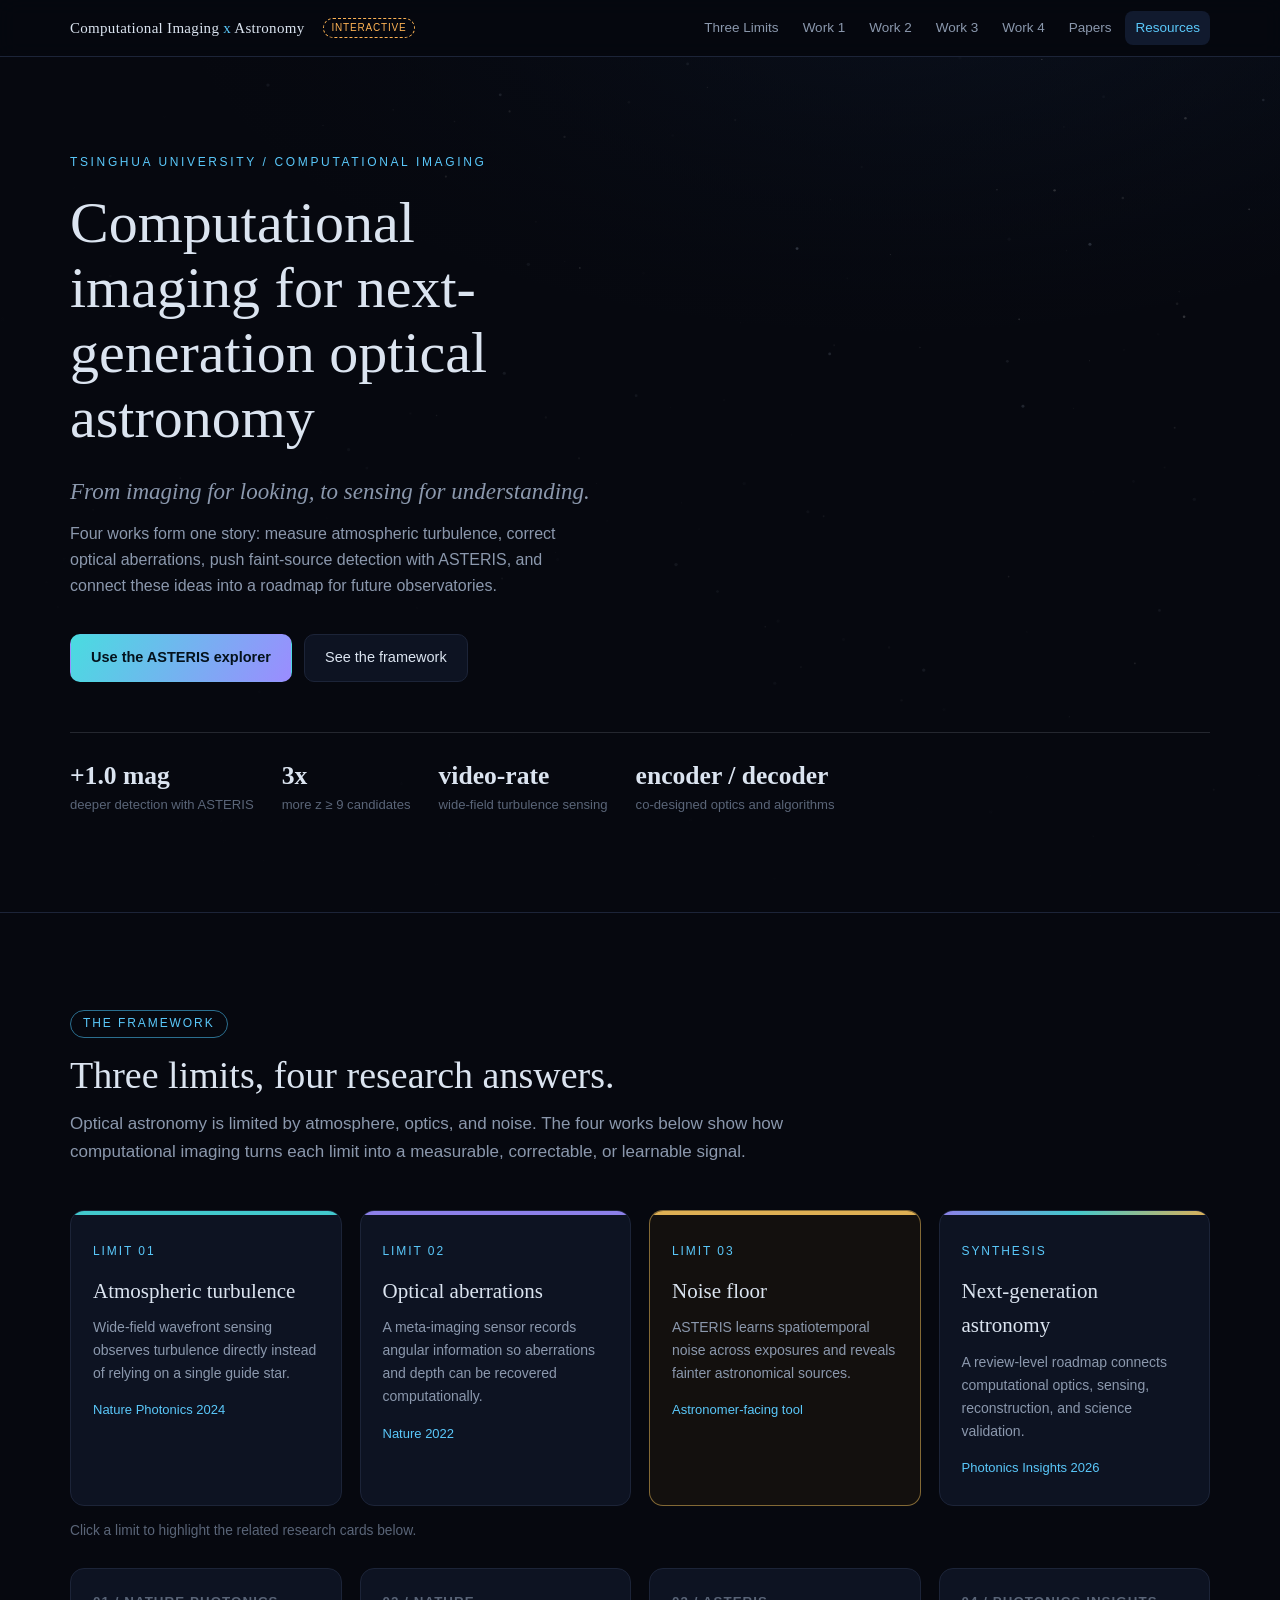
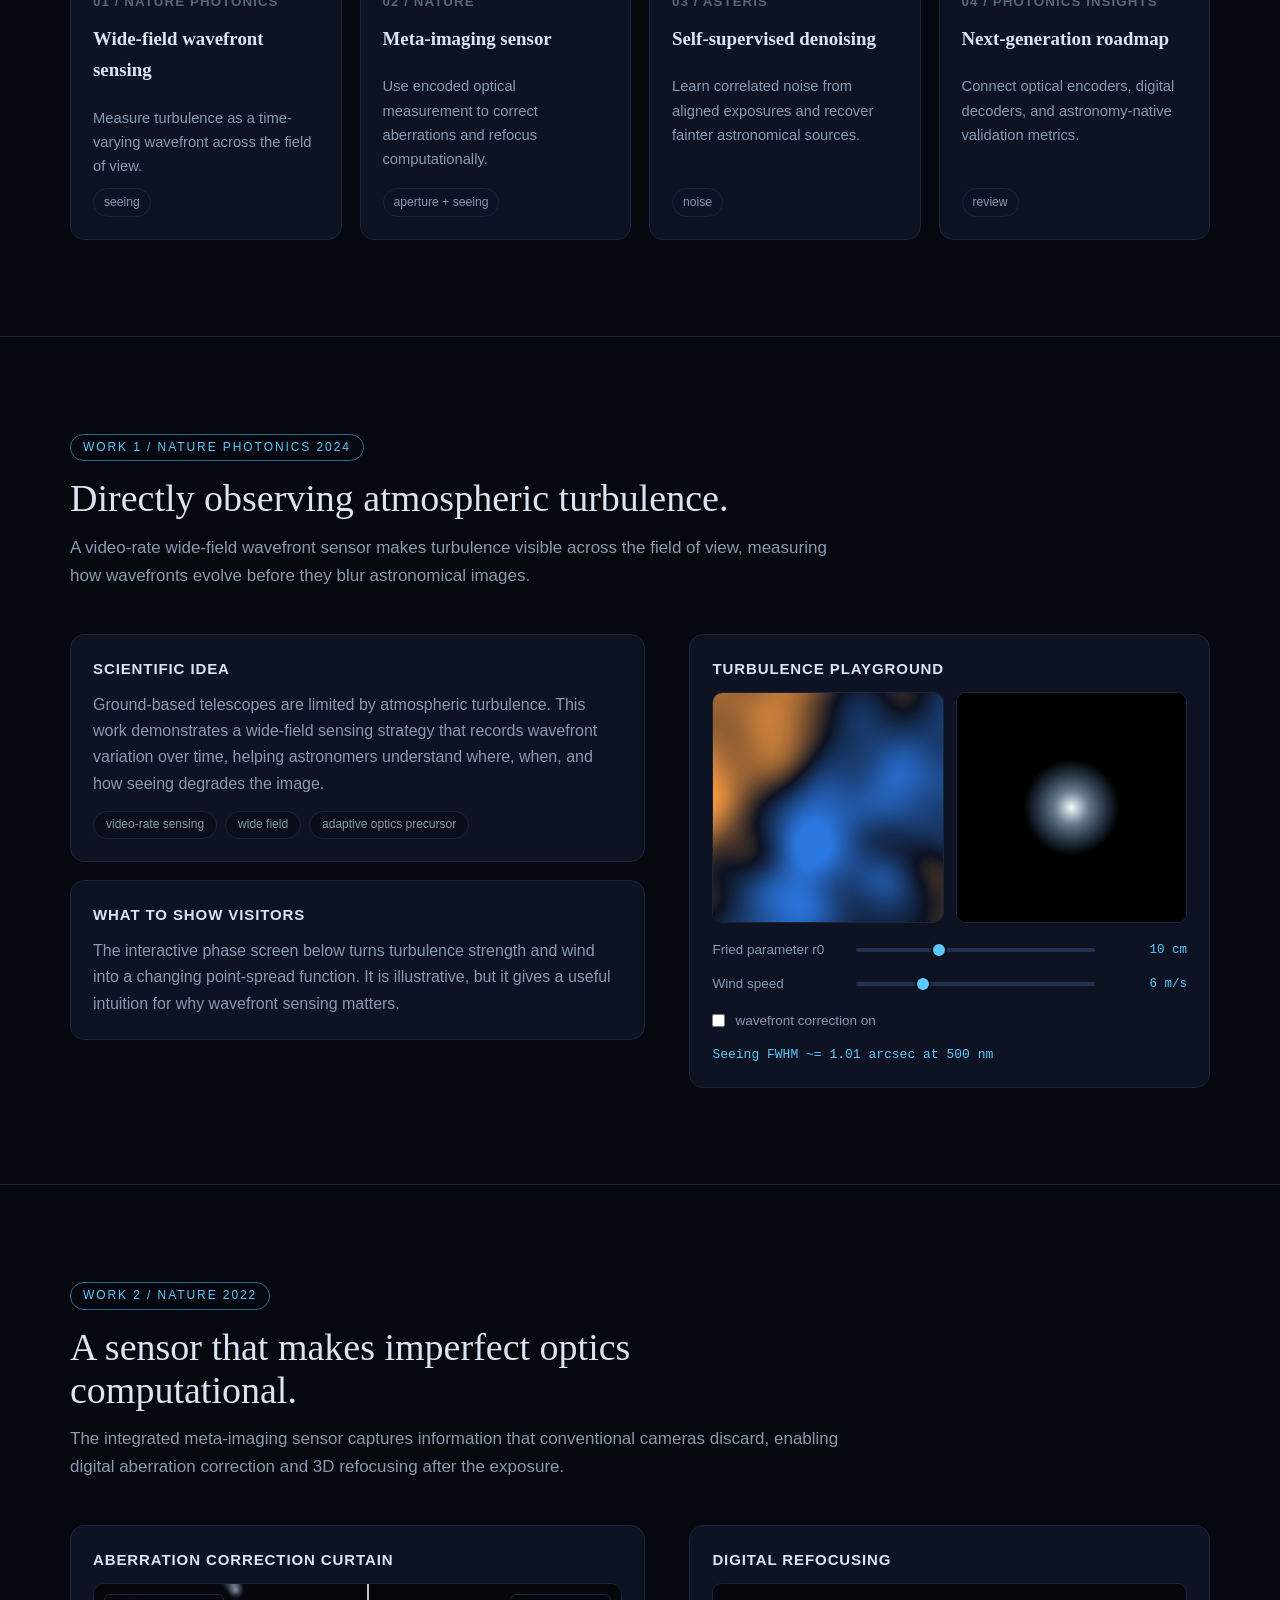
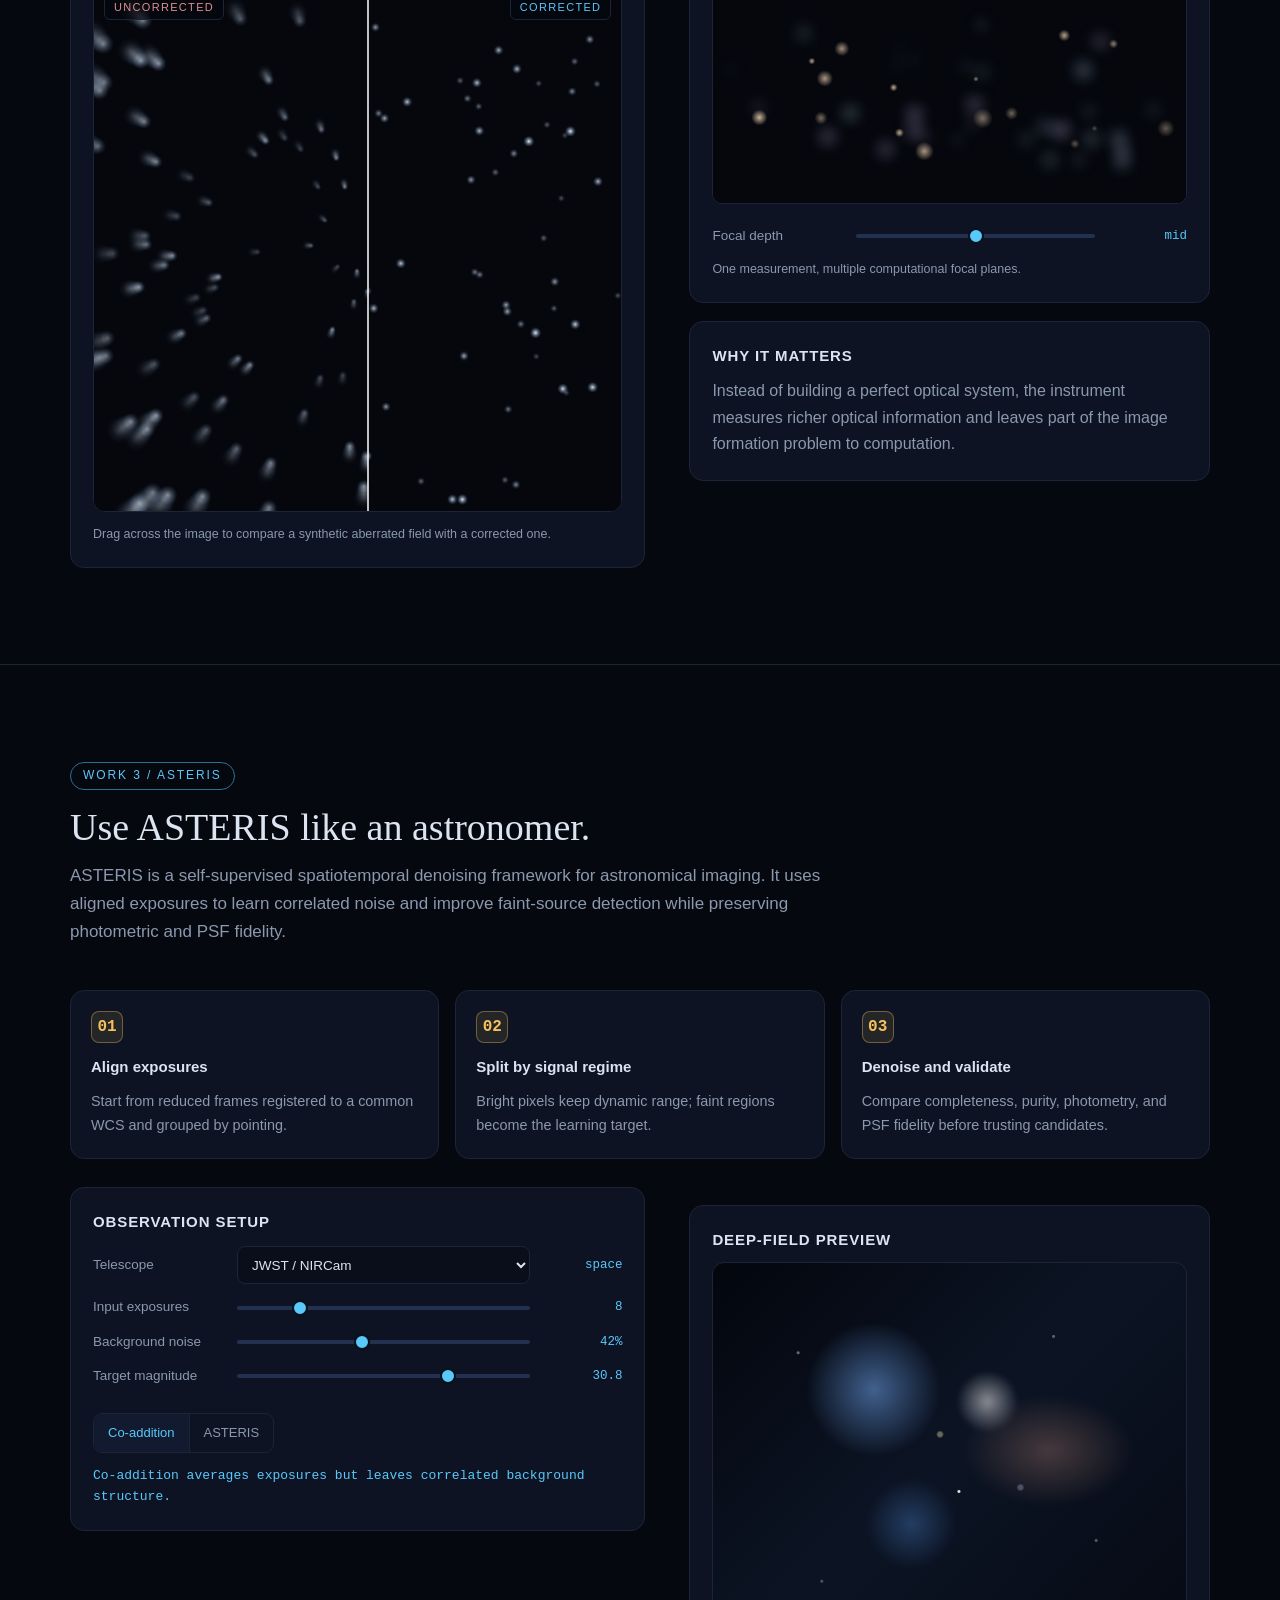
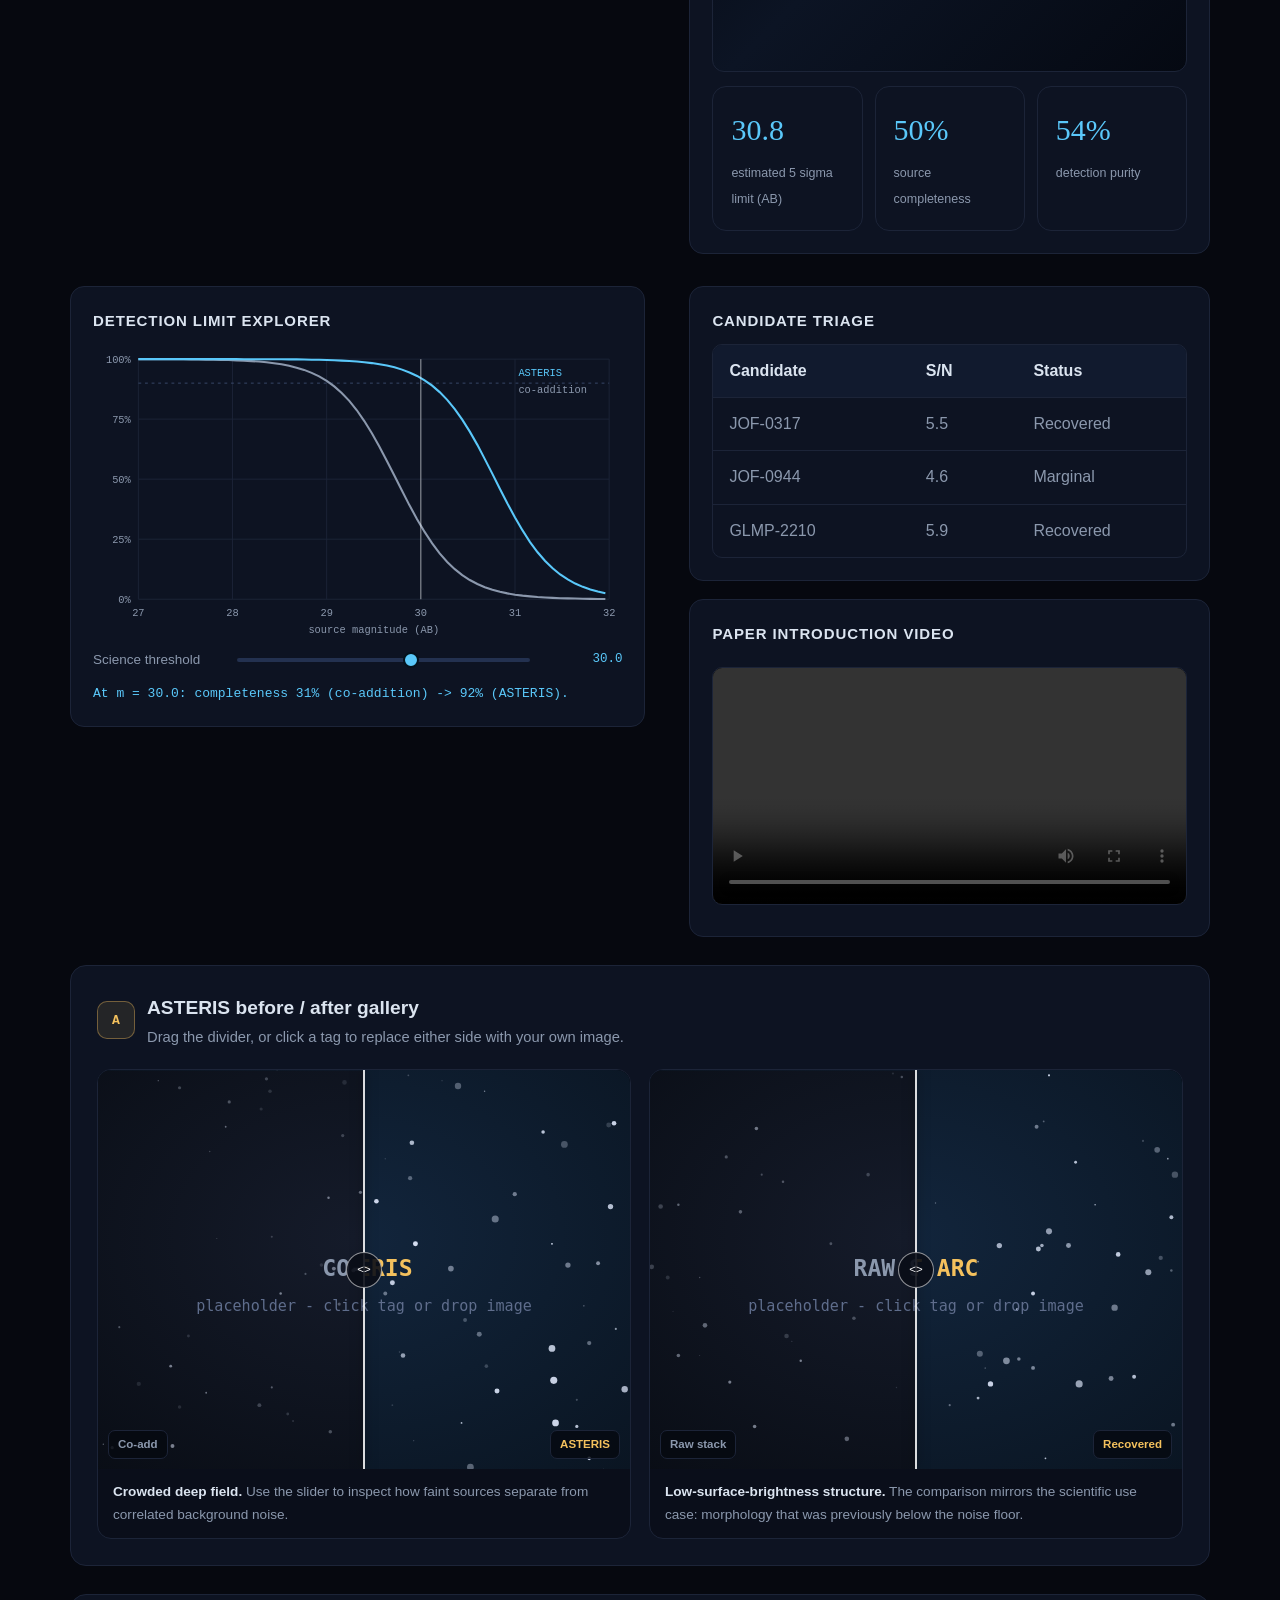
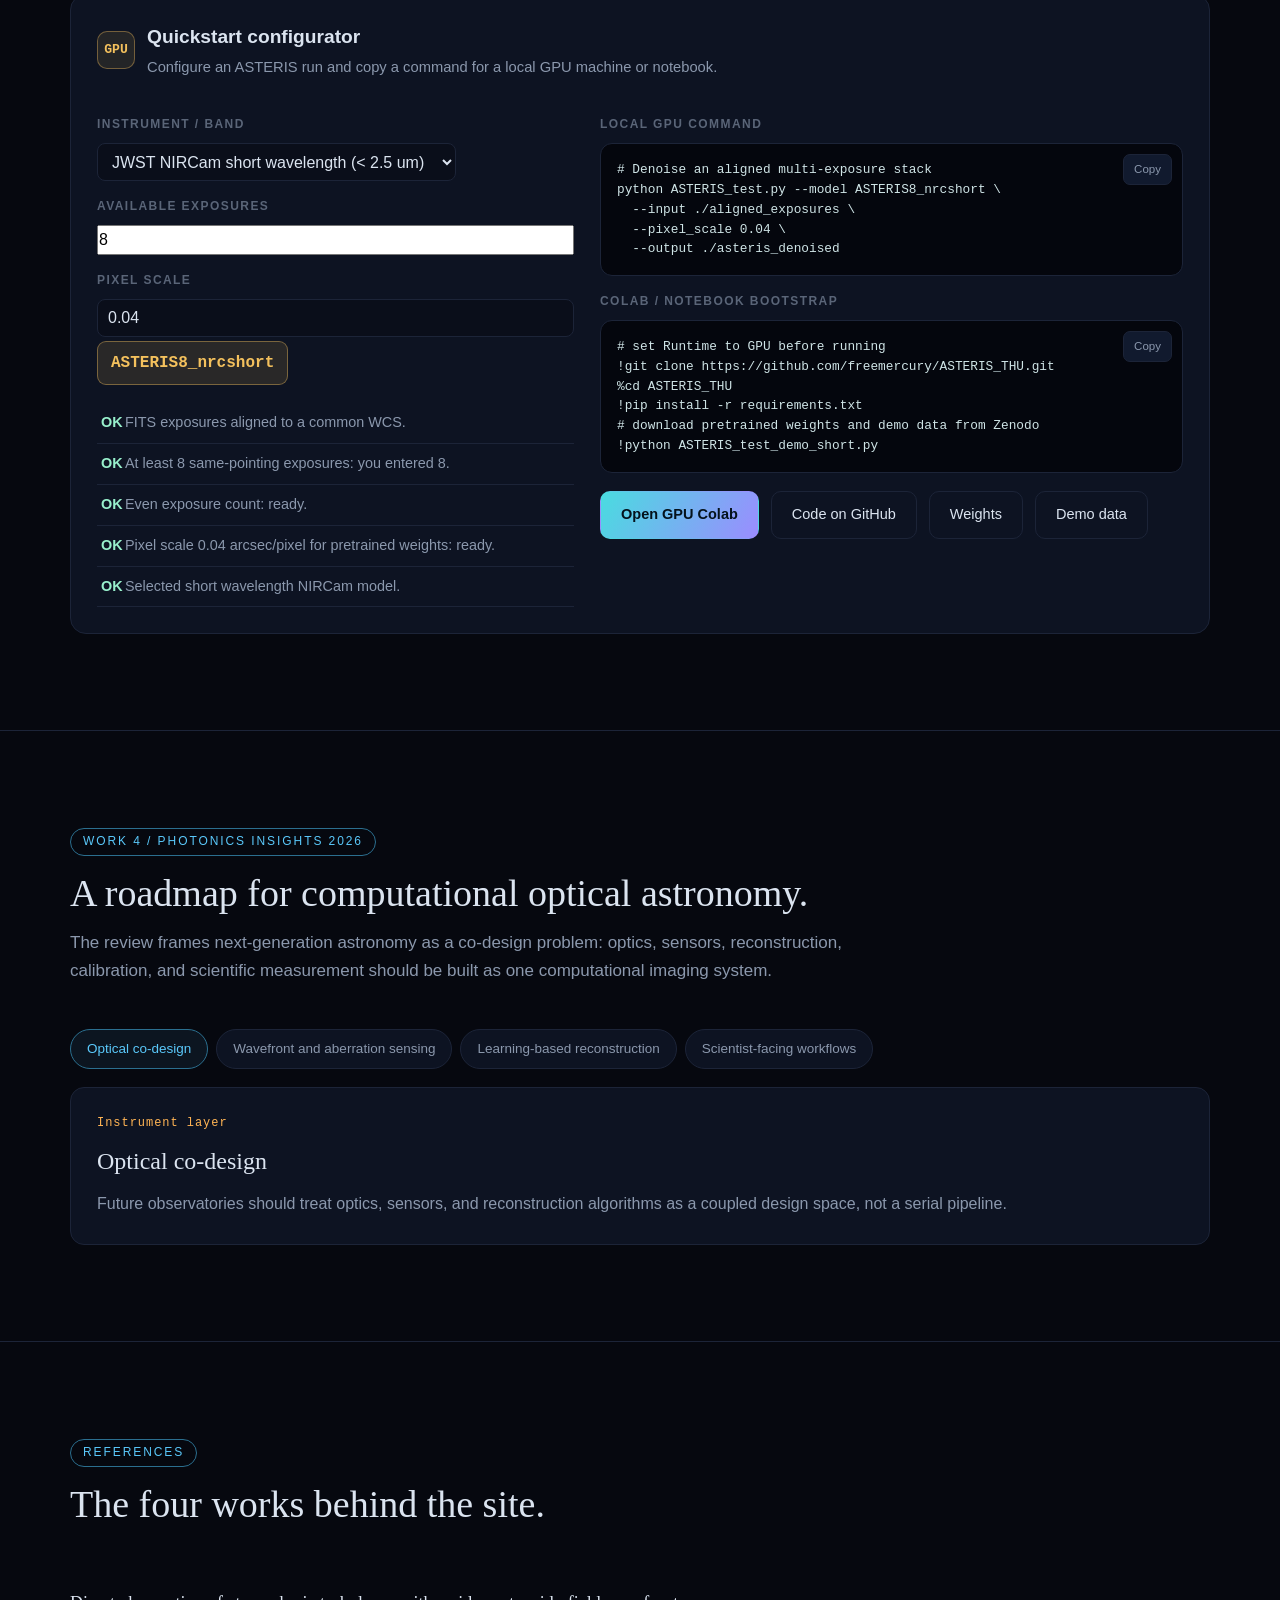
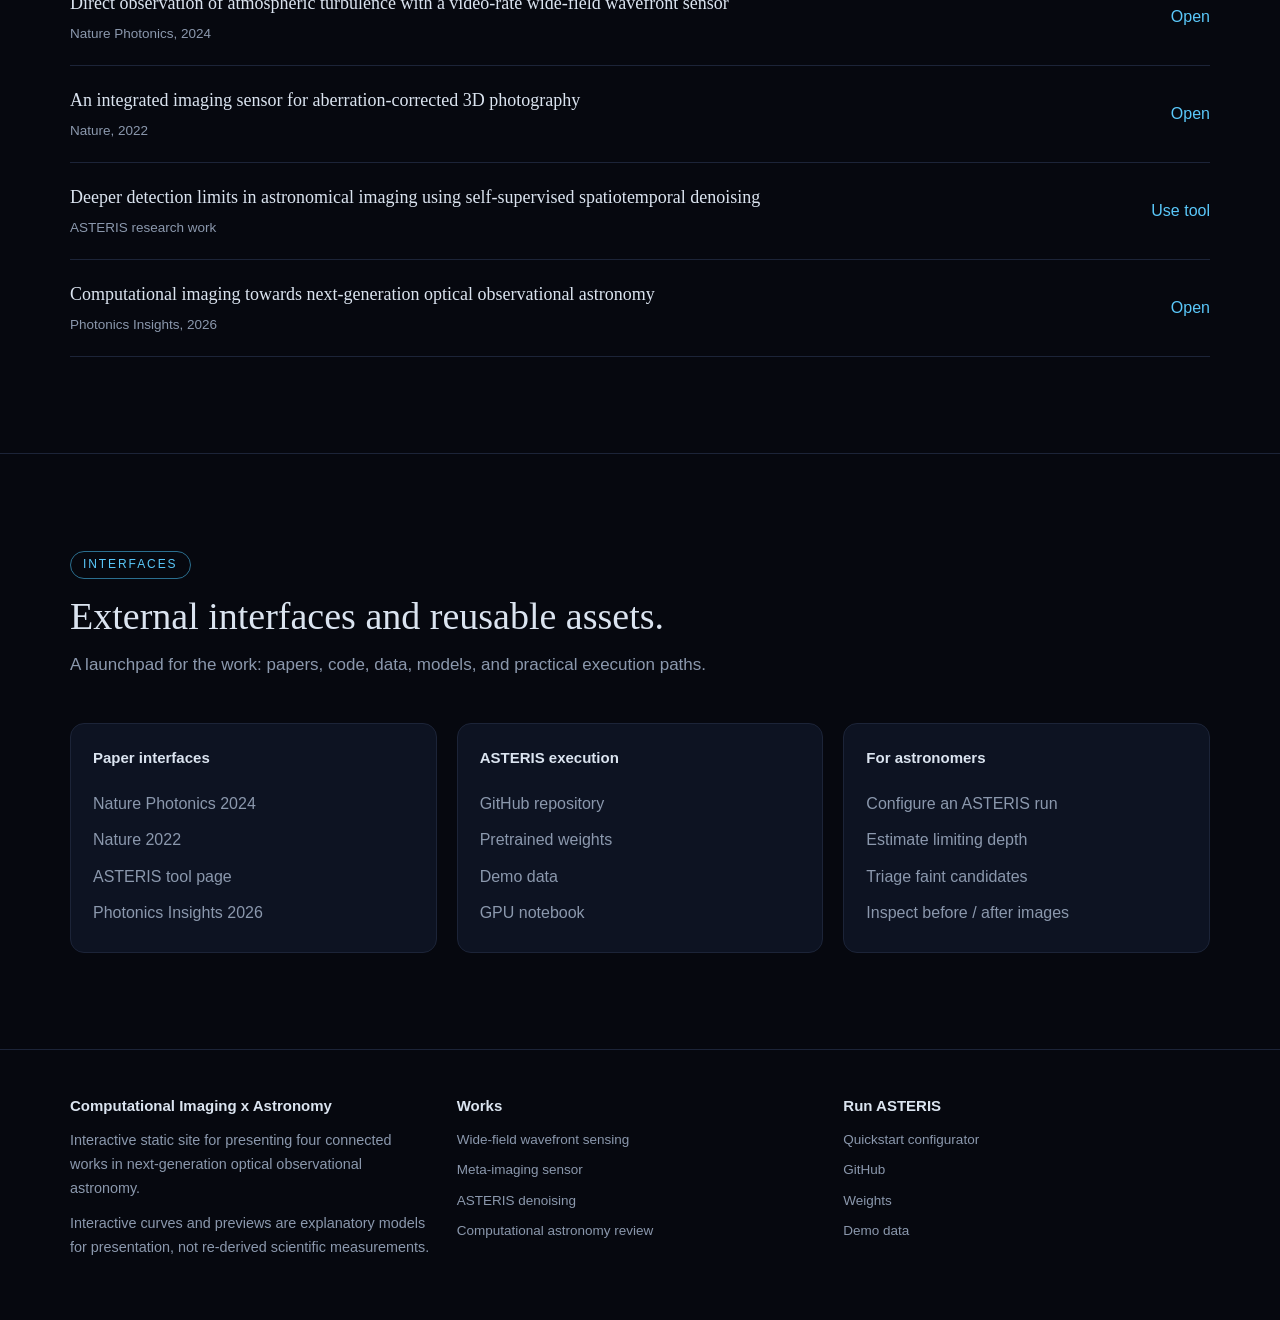
==== index.html @ 38a28c38 "Add files via upload" ====
<!doctype html>
<html lang="en">
  <head>
    <meta charset="UTF-8" />
    <meta name="viewport" content="width=device-width, initial-scale=1.0" />
    <title>Computational Imaging for Next-Generation Optical Astronomy</title>
    <meta
      name="description"
      content="Interactive research portfolio for computational imaging in optical astronomy: turbulence sensing, meta-imaging, ASTERIS denoising, and a next-generation astronomy roadmap."
    />
    <link rel="stylesheet" href="./style.css" />
  </head>
  <body>
    <nav class="topnav">
      <div class="wrap">
        <a class="brand" href="#top">Computational Imaging <span>x</span> Astronomy</a>
        <span class="ver">interactive</span>
        <div class="navlinks">
          <a href="#limits">Three Limits</a>
          <a href="#work1">Work 1</a>
          <a href="#work2">Work 2</a>
          <a href="#work3">Work 3</a>
          <a href="#work4">Work 4</a>
          <a href="#papers">Papers</a>
          <a href="#resources">Resources</a>
        </div>
      </div>
    </nav>

    <header class="hero" id="top">
      <video class="hero-video" src="./public/bg-01.mp4" autoplay muted loop playsinline></video>
      <canvas id="stars" aria-hidden="true"></canvas>
      <div class="shade"></div>
      <div class="wrap hero-inner">
        <div class="eyebrow">Tsinghua University / Computational Imaging</div>
        <h1>Computational imaging for next-generation optical astronomy</h1>
        <p class="tagline">From imaging for looking, to sensing for understanding.</p>
        <p class="sub">
          Four works form one story: measure atmospheric turbulence, correct optical aberrations,
          push faint-source detection with ASTERIS, and connect these ideas into a roadmap for future observatories.
        </p>
        <div class="btnrow">
          <a class="btn primary" href="#work3">Use the ASTERIS explorer</a>
          <a class="btn" href="#limits">See the framework</a>
        </div>
        <div class="hero-stats">
          <div><b>+1.0 mag</b><span>deeper detection with ASTERIS</span></div>
          <div><b>3x</b><span>more z &ge; 9 candidates</span></div>
          <div><b>video-rate</b><span>wide-field turbulence sensing</span></div>
          <div><b>encoder / decoder</b><span>co-designed optics and algorithms</span></div>
        </div>
      </div>
    </header>

    <section id="limits">
      <div class="wrap">
        <div class="sec-head">
          <span class="chip">The framework</span>
          <h2>Three limits, four research answers.</h2>
          <p class="lede">
            Optical astronomy is limited by atmosphere, optics, and noise. The four works below show how
            computational imaging turns each limit into a measurable, correctable, or learnable signal.
          </p>
        </div>
        <div class="limit-cards">
          <a class="lcard limit-card seeing" href="#work1" data-limit="seeing">
            <i></i>
            <span class="num">Limit 01</span>
            <h3>Atmospheric turbulence</h3>
            <p>Wide-field wavefront sensing observes turbulence directly instead of relying on a single guide star.</p>
            <span class="go">Nature Photonics 2024</span>
          </a>
          <a class="lcard limit-card aperture" href="#work2" data-limit="aperture">
            <i></i>
            <span class="num">Limit 02</span>
            <h3>Optical aberrations</h3>
            <p>A meta-imaging sensor records angular information so aberrations and depth can be recovered computationally.</p>
            <span class="go">Nature 2022</span>
          </a>
          <a class="lcard limit-card noise accent" href="#work3" data-limit="noise">
            <i></i>
            <span class="num">Limit 03</span>
            <h3>Noise floor</h3>
            <p>ASTERIS learns spatiotemporal noise across exposures and reveals fainter astronomical sources.</p>
            <span class="go">Astronomer-facing tool</span>
          </a>
          <a class="lcard limit-card synthesis" href="#work4" data-limit="all">
            <i></i>
            <span class="num">Synthesis</span>
            <h3>Next-generation astronomy</h3>
            <p>A review-level roadmap connects computational optics, sensing, reconstruction, and science validation.</p>
            <span class="go">Photonics Insights 2026</span>
          </a>
        </div>
        <p class="hint">Click a limit to highlight the related research cards below.</p>
        <div class="work-deck">
          <a class="work-card" href="#work1" data-limits="seeing">
            <small>01 / Nature Photonics</small>
            <h3>Wide-field wavefront sensing</h3>
            <p>Measure turbulence as a time-varying wavefront across the field of view.</p>
            <span>seeing</span>
          </a>
          <a class="work-card" href="#work2" data-limits="aperture seeing">
            <small>02 / Nature</small>
            <h3>Meta-imaging sensor</h3>
            <p>Use encoded optical measurement to correct aberrations and refocus computationally.</p>
            <span>aperture + seeing</span>
          </a>
          <a class="work-card" href="#work3" data-limits="noise">
            <small>03 / ASTERIS</small>
            <h3>Self-supervised denoising</h3>
            <p>Learn correlated noise from aligned exposures and recover fainter astronomical sources.</p>
            <span>noise</span>
          </a>
          <a class="work-card" href="#work4" data-limits="aperture seeing noise all">
            <small>04 / Photonics Insights</small>
            <h3>Next-generation roadmap</h3>
            <p>Connect optical encoders, digital decoders, and astronomy-native validation metrics.</p>
            <span>review</span>
          </a>
        </div>
      </div>
    </section>

    <section id="work1" class="reveal">
      <div class="wrap">
        <div class="sec-head">
          <span class="chip">Work 1 / Nature Photonics 2024</span>
          <h2>Directly observing atmospheric turbulence.</h2>
          <p class="lede">
            A video-rate wide-field wavefront sensor makes turbulence visible across the field of view,
            measuring how wavefronts evolve before they blur astronomical images.
          </p>
        </div>
        <div class="grid2">
          <div>
            <div class="panel">
              <h3>Scientific idea</h3>
              <p>
                Ground-based telescopes are limited by atmospheric turbulence. This work demonstrates a wide-field
                sensing strategy that records wavefront variation over time, helping astronomers understand where,
                when, and how seeing degrades the image.
              </p>
              <div class="chips">
                <span>video-rate sensing</span>
                <span>wide field</span>
                <span>adaptive optics precursor</span>
              </div>
            </div>
            <div class="panel">
              <h3>What to show visitors</h3>
              <p>
                The interactive phase screen below turns turbulence strength and wind into a changing point-spread
                function. It is illustrative, but it gives a useful intuition for why wavefront sensing matters.
              </p>
            </div>
          </div>
          <div class="panel">
            <h3>Turbulence playground</h3>
            <div class="phase-grid">
              <canvas id="phase-canvas" width="160" height="160"></canvas>
              <canvas id="psf-canvas" width="160" height="160"></canvas>
            </div>
            <div class="ctl">
              <label for="r0">Fried parameter r0</label>
              <input id="r0" type="range" min="5" max="20" step="0.5" value="10" />
              <output id="r0-value">10 cm</output>
            </div>
            <div class="ctl">
              <label for="wind">Wind speed</label>
              <input id="wind" type="range" min="1" max="20" value="6" />
              <output id="wind-value">6 m/s</output>
            </div>
            <label class="switch"><input id="correction" type="checkbox" /> wavefront correction on</label>
            <div class="readout" id="seeing-output">Seeing FWHM ~= 1.01 arcsec at 500 nm</div>
          </div>
        </div>
      </div>
    </section>

    <section id="work2" class="reveal">
      <div class="wrap">
        <div class="sec-head">
          <span class="chip">Work 2 / Nature 2022</span>
          <h2>A sensor that makes imperfect optics computational.</h2>
          <p class="lede">
            The integrated meta-imaging sensor captures information that conventional cameras discard, enabling
            digital aberration correction and 3D refocusing after the exposure.
          </p>
        </div>
        <div class="grid2">
          <div class="panel">
            <h3>Aberration correction curtain</h3>
            <div class="cmp" id="aberration-compare">
              <canvas width="420" height="420"></canvas>
              <canvas width="420" height="420"></canvas>
              <div class="divider"></div>
              <span class="tag left">uncorrected</span>
              <span class="tag right">corrected</span>
              <input class="scrub" type="range" min="0" max="100" value="52" aria-label="Comparison slider" />
            </div>
            <p class="note">Drag across the image to compare a synthetic aberrated field with a corrected one.</p>
          </div>
          <div>
            <div class="panel">
              <h3>Digital refocusing</h3>
              <canvas id="focus-canvas" width="560" height="260"></canvas>
              <div class="ctl">
                <label for="focus">Focal depth</label>
                <input id="focus" type="range" min="0" max="100" value="50" />
                <output id="focus-value">mid</output>
              </div>
              <p class="note">One measurement, multiple computational focal planes.</p>
            </div>
            <div class="panel">
              <h3>Why it matters</h3>
              <p>
                Instead of building a perfect optical system, the instrument measures richer optical information
                and leaves part of the image formation problem to computation.
              </p>
            </div>
          </div>
        </div>
      </div>
    </section>

    <section id="work3" class="reveal">
      <div class="wrap">
        <div class="sec-head">
          <span class="chip">Work 3 / ASTERIS</span>
          <h2>Use ASTERIS like an astronomer.</h2>
          <p class="lede">
            ASTERIS is a self-supervised spatiotemporal denoising framework for astronomical imaging. It uses
            aligned exposures to learn correlated noise and improve faint-source detection while preserving
            photometric and PSF fidelity.
          </p>
        </div>

        <div class="steps">
          <article>
            <span>01</span>
            <h3>Align exposures</h3>
            <p>Start from reduced frames registered to a common WCS and grouped by pointing.</p>
          </article>
          <article>
            <span>02</span>
            <h3>Split by signal regime</h3>
            <p>Bright pixels keep dynamic range; faint regions become the learning target.</p>
          </article>
          <article>
            <span>03</span>
            <h3>Denoise and validate</h3>
            <p>Compare completeness, purity, photometry, and PSF fidelity before trusting candidates.</p>
          </article>
        </div>

        <div class="grid2 astro-tool">
          <div class="panel controls-panel">
            <h3>Observation setup</h3>
            <div class="ctl">
              <label for="telescope">Telescope</label>
              <select id="telescope">
                <option value="jwst">JWST / NIRCam</option>
                <option value="subaru">Subaru / MOIRCS</option>
                <option value="custom">Custom deep field</option>
              </select>
              <output id="telescope-note">space</output>
            </div>
            <div class="ctl">
              <label for="exposures">Input exposures</label>
              <input id="exposures" type="range" min="4" max="24" step="4" value="8" />
              <output id="exposures-value">8</output>
            </div>
            <div class="ctl">
              <label for="noise">Background noise</label>
              <input id="noise" type="range" min="0" max="100" value="42" />
              <output id="noise-value">42%</output>
            </div>
            <div class="ctl">
              <label for="target-mag">Target magnitude</label>
              <input id="target-mag" type="range" min="27.5" max="32" step="0.1" value="30.8" />
              <output id="target-mag-value">30.8</output>
            </div>
            <div class="seg" id="method-tabs">
              <button class="on" type="button" data-method="coadd">Co-addition</button>
              <button type="button" data-method="asteris">ASTERIS</button>
            </div>
            <div class="readout" id="method-readout">Co-addition baseline selected.</div>
          </div>

          <div class="panel">
            <h3>Deep-field preview</h3>
            <div class="deep-field" id="deep-field"></div>
            <div class="stat-row tight">
              <div class="stat"><b id="limit">31.2</b><span>estimated 5 sigma limit (AB)</span></div>
              <div class="stat"><b id="complete">82%</b><span>source completeness</span></div>
              <div class="stat"><b id="purity">86%</b><span>detection purity</span></div>
            </div>
          </div>
        </div>

        <div class="grid2">
          <div class="panel">
            <h3>Detection limit explorer</h3>
            <div class="chart" id="limit-chart"></div>
            <div class="ctl">
              <label for="mag-threshold">Science threshold</label>
              <input id="mag-threshold" type="range" min="27" max="32" step="0.1" value="30" />
              <output id="mag-threshold-value">30.0</output>
            </div>
            <div class="readout" id="threshold-readout"></div>
          </div>
          <div>
            <div class="panel">
              <h3>Candidate triage</h3>
              <div class="candidate-table">
                <div><strong>Candidate</strong><strong>S/N</strong><strong>Status</strong></div>
                <div><span>JOF-0317</span><span id="snr-a">5.8</span><span id="status-a">Recovered</span></div>
                <div><span>JOF-0944</span><span id="snr-b">4.9</span><span id="status-b">Marginal</span></div>
                <div><span>GLMP-2210</span><span id="snr-c">6.2</span><span id="status-c">Recovered</span></div>
              </div>
            </div>
            <div class="panel video-panel">
              <h3>Paper introduction video</h3>
              <video src="./public/paper-intro.mp4" controls preload="metadata"></video>
            </div>
          </div>
        </div>

        <div class="tool">
          <div class="tool-head">
            <span class="ico">A</span>
            <div>
              <h3>ASTERIS before / after gallery</h3>
              <p class="subtle">Drag the divider, or click a tag to replace either side with your own image.</p>
            </div>
          </div>
          <div class="ba-grid">
            <figure class="ba">
              <div class="ba-frame">
                <img class="ba-img ba-after" data-label="ASTERIS" data-kind="after" alt="ASTERIS denoised field" />
                <img class="ba-img ba-before" data-label="CO-ADD" data-kind="before" alt="Co-added field" />
                <span class="ba-div"></span>
                <button class="ba-tag l" type="button" data-kind="before">Co-add</button>
                <button class="ba-tag r" type="button" data-kind="after">ASTERIS</button>
                <input class="ba-range" type="range" min="0" max="100" value="50" aria-label="Before after comparison" />
              </div>
              <figcaption><b>Crowded deep field.</b> Use the slider to inspect how faint sources separate from correlated background noise.</figcaption>
            </figure>
            <figure class="ba">
              <div class="ba-frame">
                <img class="ba-img ba-after" data-label="FAINT ARC" data-kind="after" alt="Recovered lensing arc" />
                <img class="ba-img ba-before" data-label="RAW STACK" data-kind="before" alt="Raw stacked lensing arc" />
                <span class="ba-div"></span>
                <button class="ba-tag l" type="button" data-kind="before">Raw stack</button>
                <button class="ba-tag r" type="button" data-kind="after">Recovered</button>
                <input class="ba-range" type="range" min="0" max="100" value="50" aria-label="Before after comparison" />
              </div>
              <figcaption><b>Low-surface-brightness structure.</b> The comparison mirrors the scientific use case: morphology that was previously below the noise floor.</figcaption>
            </figure>
          </div>
        </div>

        <section id="tryit" class="tool">
          <div class="tool-head">
            <span class="ico">GPU</span>
            <div>
              <h3>Quickstart configurator</h3>
              <p class="subtle">Configure an ASTERIS run and copy a command for a local GPU machine or notebook.</p>
            </div>
          </div>
          <div class="cfg-grid">
            <div>
              <label class="label" for="instrument-config">Instrument / band</label>
              <select id="instrument-config">
                <option value="nrcshort">JWST NIRCam short wavelength (&lt; 2.5 um)</option>
                <option value="nrclong">JWST NIRCam long wavelength (&gt;= 2.5 um)</option>
                <option value="custom">Other instrument / train custom model</option>
              </select>

              <label class="label" for="cfg-exposures">Available exposures</label>
              <input class="txt" id="cfg-exposures" type="number" min="1" value="8" />

              <label class="label" for="pixel-scale">Pixel scale</label>
              <input class="txt" id="pixel-scale" type="text" value="0.04" />

              <div class="model-pill" id="model-output">ASTERIS8_nrcshort</div>
              <ul class="check" id="cfg-checklist"></ul>
            </div>
            <div>
              <label class="label">Local GPU command</label>
              <div class="codebox">
                <button class="copy" type="button" data-copy="command-output">Copy</button>
                <pre id="command-output"></pre>
              </div>
              <label class="label">Colab / notebook bootstrap</label>
              <div class="codebox">
                <button class="copy" type="button" data-copy="colab-cell">Copy</button>
                <pre id="colab-cell"># set Runtime to GPU before running
!git clone https://github.com/freemercury/ASTERIS_THU.git
%cd ASTERIS_THU
!pip install -r requirements.txt
# download pretrained weights and demo data from Zenodo
!python ASTERIS_test_demo_short.py</pre>
              </div>
              <div class="runrow">
                <a class="btn primary" href="https://colab.research.google.com/" target="_blank" rel="noreferrer">Open GPU Colab</a>
                <a class="btn" href="https://github.com/freemercury/ASTERIS_THU" target="_blank" rel="noreferrer">Code on GitHub</a>
                <a class="btn" href="https://doi.org/10.5281/zenodo.17114980" target="_blank" rel="noreferrer">Weights</a>
                <a class="btn" href="https://doi.org/10.5281/zenodo.17105027" target="_blank" rel="noreferrer">Demo data</a>
              </div>
            </div>
          </div>
        </section>
      </div>
    </section>

    <section id="work4" class="reveal">
      <div class="wrap">
        <div class="sec-head">
          <span class="chip">Work 4 / Photonics Insights 2026</span>
          <h2>A roadmap for computational optical astronomy.</h2>
          <p class="lede">
            The review frames next-generation astronomy as a co-design problem: optics, sensors, reconstruction,
            calibration, and scientific measurement should be built as one computational imaging system.
          </p>
        </div>
        <div class="timeline">
          <div class="tl-buttons" id="roadmap-buttons"></div>
          <div class="tl-card" id="roadmap-card"></div>
        </div>
      </div>
    </section>

    <section id="papers">
      <div class="wrap">
        <div class="sec-head">
          <span class="chip">References</span>
          <h2>The four works behind the site.</h2>
        </div>
        <div class="papers">
          <div class="paper">
            <div>
              <div class="title">Direct observation of atmospheric turbulence with a video-rate wide-field wavefront sensor</div>
              <div class="meta">Nature Photonics, 2024</div>
            </div>
            <a href="https://www.nature.com/articles/s41566-024-01466-3" target="_blank" rel="noreferrer">Open</a>
          </div>
          <div class="paper">
            <div>
              <div class="title">An integrated imaging sensor for aberration-corrected 3D photography</div>
              <div class="meta">Nature, 2022</div>
            </div>
            <a href="https://www.nature.com/articles/s41586-022-05306-8" target="_blank" rel="noreferrer">Open</a>
          </div>
          <div class="paper">
            <div>
              <div class="title">Deeper detection limits in astronomical imaging using self-supervised spatiotemporal denoising</div>
              <div class="meta">ASTERIS research work</div>
            </div>
            <a href="#work3">Use tool</a>
          </div>
          <div class="paper">
            <div>
              <div class="title">Computational imaging towards next-generation optical observational astronomy</div>
              <div class="meta">Photonics Insights, 2026</div>
            </div>
            <a href="https://www.spiedigitallibrary.org/journals/photonics-insights/volume-5/issue-1/R04/Computational-imaging-towards-next-generation-optical-observational-astronomy/10.3788/PI.2026.R04.full" target="_blank" rel="noreferrer">Open</a>
          </div>
        </div>
      </div>
    </section>

    <section id="resources">
      <div class="wrap">
        <div class="sec-head">
          <span class="chip">Interfaces</span>
          <h2>External interfaces and reusable assets.</h2>
          <p class="lede">A launchpad for the work: papers, code, data, models, and practical execution paths.</p>
        </div>
        <div class="resource-grid">
          <article class="resource-card">
            <h3>Paper interfaces</h3>
            <a href="https://www.nature.com/articles/s41566-024-01466-3" target="_blank" rel="noreferrer">Nature Photonics 2024</a>
            <a href="https://www.nature.com/articles/s41586-022-05306-8" target="_blank" rel="noreferrer">Nature 2022</a>
            <a href="#work3">ASTERIS tool page</a>
            <a href="https://www.spiedigitallibrary.org/journals/photonics-insights/volume-5/issue-1/R04/Computational-imaging-towards-next-generation-optical-observational-astronomy/10.3788/PI.2026.R04.full" target="_blank" rel="noreferrer">Photonics Insights 2026</a>
          </article>
          <article class="resource-card">
            <h3>ASTERIS execution</h3>
            <a href="https://github.com/freemercury/ASTERIS_THU" target="_blank" rel="noreferrer">GitHub repository</a>
            <a href="https://doi.org/10.5281/zenodo.17114980" target="_blank" rel="noreferrer">Pretrained weights</a>
            <a href="https://doi.org/10.5281/zenodo.17105027" target="_blank" rel="noreferrer">Demo data</a>
            <a href="https://colab.research.google.com/" target="_blank" rel="noreferrer">GPU notebook</a>
          </article>
          <article class="resource-card">
            <h3>For astronomers</h3>
            <a href="#tryit">Configure an ASTERIS run</a>
            <a href="#work3">Estimate limiting depth</a>
            <a href="#work3">Triage faint candidates</a>
            <a href="#work3">Inspect before / after images</a>
          </article>
        </div>
      </div>
    </section>

    <footer>
      <div class="wrap footer-cols">
        <div>
          <h3>Computational Imaging x Astronomy</h3>
          <p>Interactive static site for presenting four connected works in next-generation optical observational astronomy.</p>
          <p class="note">Interactive curves and previews are explanatory models for presentation, not re-derived scientific measurements.</p>
        </div>
        <div>
          <h3>Works</h3>
          <a href="#work1">Wide-field wavefront sensing</a>
          <a href="#work2">Meta-imaging sensor</a>
          <a href="#work3">ASTERIS denoising</a>
          <a href="#work4">Computational astronomy review</a>
        </div>
        <div>
          <h3>Run ASTERIS</h3>
          <a href="#tryit">Quickstart configurator</a>
          <a href="https://github.com/freemercury/ASTERIS_THU" target="_blank" rel="noreferrer">GitHub</a>
          <a href="https://doi.org/10.5281/zenodo.17114980" target="_blank" rel="noreferrer">Weights</a>
          <a href="https://doi.org/10.5281/zenodo.17105027" target="_blank" rel="noreferrer">Demo data</a>
        </div>
      </div>
    </footer>

    <script src="./main.js"></script>
  </body>
</html>
---- style.css ----
:root {
  --bg: #06080f;
  --bg2: #0a0e1a;
  --panel: #0d1322;
  --panel2: #111a2e;
  --line: #1c2438;
  --text: #dbe4f0;
  --muted: #8b98ad;
  --faint: #5a6578;
  --aperture: #9b8cff;
  --seeing: #49dce0;
  --noise: #f4c15d;
  --accent: #5ac8fa;
  --accent-dim: #2b6f8f;
  --amber: #ffb454;
  --good: #98f0cc;
  --serif: Georgia, "Iowan Old Style", "Times New Roman", serif;
  --sans: -apple-system, BlinkMacSystemFont, "Segoe UI", Roboto, "Helvetica Neue", Arial, sans-serif;
  --mono: ui-monospace, SFMono-Regular, Menlo, Consolas, "Liberation Mono", monospace;
}

* {
  box-sizing: border-box;
  margin: 0;
  padding: 0;
}

html {
  scroll-behavior: smooth;
}

body {
  min-width: 320px;
  background: var(--bg);
  color: var(--text);
  font-family: var(--sans);
  font-size: 16px;
  line-height: 1.65;
}

a {
  color: var(--accent);
  text-decoration: none;
}

a:hover {
  text-decoration: underline;
}

button,
input,
select {
  font: inherit;
}

button {
  cursor: pointer;
}

.wrap {
  width: min(1140px, calc(100% - 48px));
  margin: 0 auto;
}

.topnav {
  position: sticky;
  top: 0;
  z-index: 50;
  border-bottom: 1px solid var(--line);
  background: rgba(6, 8, 15, 0.82);
  backdrop-filter: blur(10px);
}

.topnav .wrap {
  display: flex;
  align-items: center;
  gap: 18px;
  min-height: 56px;
}

.brand {
  color: var(--text);
  font-family: var(--serif);
  font-size: 15px;
  letter-spacing: 0.02em;
  white-space: nowrap;
}

.brand span {
  color: var(--accent);
}

.brand:hover {
  text-decoration: none;
}

.ver {
  border: 1px dashed var(--amber);
  border-radius: 999px;
  padding: 1px 8px;
  color: var(--amber);
  font-size: 10px;
  letter-spacing: 0.08em;
  text-transform: uppercase;
}

.navlinks {
  display: flex;
  gap: 4px;
  margin-left: auto;
  overflow-x: auto;
}

.navlinks a {
  border-radius: 8px;
  padding: 6px 10px;
  color: var(--muted);
  font-size: 13.5px;
  white-space: nowrap;
}

.navlinks a:hover,
.navlinks a.active {
  background: var(--panel2);
  color: var(--accent);
  text-decoration: none;
}

.hero {
  position: relative;
  min-height: 86vh;
  display: flex;
  align-items: center;
  overflow: hidden;
  background: radial-gradient(1200px 600px at 70% -10%, #122036 0%, var(--bg) 60%);
}

.hero-video,
#stars,
.shade {
  position: absolute;
  inset: 0;
  width: 100%;
  height: 100%;
}

.hero-video {
  object-fit: cover;
  opacity: 0.28;
}

#stars {
  z-index: 1;
}

.shade {
  z-index: 2;
  background:
    linear-gradient(90deg, rgba(6, 8, 15, 0.94), rgba(6, 8, 15, 0.48)),
    linear-gradient(180deg, rgba(6, 8, 15, 0.2), var(--bg));
}

.hero-inner {
  position: relative;
  z-index: 3;
  padding: 96px 0;
}

.eyebrow,
.chip,
.num,
.card-kicker {
  color: var(--accent);
  font-size: 12px;
  letter-spacing: 0.16em;
  text-transform: uppercase;
}

.eyebrow {
  margin-bottom: 18px;
  letter-spacing: 0.22em;
}

h1,
h2 {
  font-family: var(--serif);
  font-weight: 500;
  line-height: 1.12;
}

h1 {
  max-width: 17ch;
  font-size: clamp(34px, 5.2vw, 58px);
}

h2 {
  margin-bottom: 14px;
  font-size: clamp(26px, 3.4vw, 38px);
}

h3 {
  margin-bottom: 10px;
  color: var(--text);
  font-size: 15px;
  letter-spacing: 0.06em;
  text-transform: uppercase;
}

p {
  color: var(--muted);
}

.tagline {
  margin: 22px 0 10px;
  color: var(--muted);
  font-family: var(--serif);
  font-size: clamp(18px, 2.2vw, 23px);
  font-style: italic;
}

.sub {
  max-width: 58ch;
  margin-bottom: 34px;
}

.btnrow {
  display: flex;
  flex-wrap: wrap;
  gap: 12px;
}

.btn {
  display: inline-block;
  border: 1px solid var(--line);
  border-radius: 10px;
  padding: 11px 20px;
  background: var(--panel);
  color: var(--text);
  font-size: 14.5px;
}

.btn:hover {
  border-color: var(--accent-dim);
  background: var(--panel2);
  text-decoration: none;
}

.btn.primary {
  border-color: transparent;
  background: linear-gradient(120deg, var(--seeing), var(--aperture));
  color: #04121c;
  font-weight: 700;
}

.hero-stats {
  display: flex;
  flex-wrap: wrap;
  gap: 28px;
  margin-top: 50px;
  padding-top: 28px;
  border-top: 1px solid rgba(219, 228, 240, 0.14);
}

.hero-stats b {
  display: block;
  color: var(--text);
  font-family: var(--serif);
  font-size: 1.6rem;
  line-height: 1.15;
}

.hero-stats span {
  display: block;
  margin-top: 4px;
  color: var(--faint);
  font-size: 0.82rem;
}

section {
  border-top: 1px solid var(--line);
  padding: 96px 0;
}

.sec-head {
  max-width: 780px;
  margin-bottom: 44px;
}

.chip {
  display: inline-block;
  border: 1px solid var(--accent-dim);
  border-radius: 999px;
  padding: 3px 12px;
  margin-bottom: 16px;
}

.lede {
  color: var(--muted);
  font-size: 17px;
}

.grid2 {
  display: grid;
  grid-template-columns: 1.05fr 0.95fr;
  gap: 44px;
  align-items: start;
}

.panel,
.lcard,
.stat,
.paper {
  border: 1px solid var(--line);
  border-radius: 14px;
  background: var(--panel);
}

.panel {
  padding: 22px;
}

.panel + .panel {
  margin-top: 18px;
}

.chips {
  display: flex;
  flex-wrap: wrap;
  gap: 8px;
  margin-top: 14px;
}

.chips span {
  border: 1px solid var(--line);
  border-radius: 999px;
  padding: 3px 12px;
  background: var(--bg2);
  color: var(--muted);
  font-size: 12px;
}

.limit-cards {
  display: grid;
  grid-template-columns: repeat(4, minmax(0, 1fr));
  gap: 18px;
}

.lcard {
  position: relative;
  overflow: hidden;
  display: block;
  min-height: 250px;
  padding: 26px 22px;
  color: var(--text);
  transition:
    transform 0.18s ease,
    border-color 0.18s ease,
    background 0.18s ease;
}

.lcard i {
  position: absolute;
  top: 0;
  left: 0;
  right: 0;
  height: 4px;
  opacity: 0.9;
}

.lcard.seeing i {
  background: var(--seeing);
}

.lcard.aperture i {
  background: var(--aperture);
}

.lcard.noise i {
  background: var(--noise);
}

.lcard.synthesis i {
  background: linear-gradient(90deg, var(--aperture), var(--seeing), var(--noise));
}

.lcard:hover {
  transform: translateY(-3px);
  border-color: var(--accent-dim);
  background: var(--panel2);
  text-decoration: none;
}

.lcard.accent {
  border-color: rgba(244, 193, 93, 0.5);
  background: rgba(40, 30, 16, 0.42);
}

.limit-card.selected {
  box-shadow: inset 0 0 0 1.5px currentColor;
}

.limit-card.seeing.selected {
  color: var(--seeing);
}

.limit-card.aperture.selected {
  color: var(--aperture);
}

.limit-card.noise.selected {
  color: var(--noise);
}

.hint {
  margin-top: 14px;
  color: var(--faint);
  font-size: 0.86rem;
}

.work-deck {
  display: grid;
  grid-template-columns: repeat(4, minmax(0, 1fr));
  gap: 18px;
  margin-top: 26px;
}

.work-card {
  display: flex;
  min-height: 250px;
  flex-direction: column;
  gap: 10px;
  border: 1px solid var(--line);
  border-radius: 14px;
  padding: 22px;
  background: var(--panel);
  color: var(--text);
  transition:
    opacity 0.18s ease,
    transform 0.18s ease,
    border-color 0.18s ease,
    box-shadow 0.18s ease;
}

.work-card:hover {
  transform: translateY(-3px);
  border-color: var(--accent-dim);
  text-decoration: none;
}

.work-card small {
  color: var(--faint);
  font-weight: 700;
  letter-spacing: 0.08em;
  text-transform: uppercase;
}

.work-card h3 {
  font-family: var(--serif);
  font-size: 1.18rem;
  letter-spacing: 0;
  text-transform: none;
}

.work-card p {
  flex: 1;
  font-size: 0.92rem;
}

.work-card span {
  width: fit-content;
  border: 1px solid var(--line);
  border-radius: 999px;
  padding: 3px 10px;
  color: var(--muted);
  font-size: 0.76rem;
}

.work-card.dim {
  opacity: 0.36;
}

.work-card.glow {
  border-color: currentColor;
  box-shadow: 0 0 28px -10px currentColor;
}

.lcard h3 {
  margin: 10px 0 8px;
  font-family: var(--serif);
  font-size: 21px;
  font-weight: 500;
  letter-spacing: 0;
  text-transform: none;
}

.lcard p {
  font-size: 14px;
}

.go {
  display: block;
  margin-top: 14px;
  color: var(--accent);
  font-size: 13px;
}

.phase-grid {
  display: grid;
  grid-template-columns: 1fr 1fr;
  gap: 12px;
  margin-bottom: 16px;
}

.phase-grid canvas,
#focus-canvas {
  width: 100%;
  border: 1px solid var(--line);
  border-radius: 10px;
  background: #000;
}

.ctl {
  display: grid;
  grid-template-columns: 132px 1fr 80px;
  gap: 12px;
  align-items: center;
  margin: 12px 0;
  color: var(--muted);
  font-size: 13.5px;
}

.ctl output {
  color: var(--accent);
  font-family: var(--mono);
  font-size: 12.5px;
  text-align: right;
}

input[type="range"] {
  appearance: none;
  width: 100%;
  height: 4px;
  border-radius: 2px;
  background: #233150;
  outline: none;
}

input[type="range"]::-webkit-slider-thumb {
  appearance: none;
  width: 16px;
  height: 16px;
  border: 2px solid #04121c;
  border-radius: 50%;
  background: var(--accent);
}

select {
  min-height: 38px;
  border: 1px solid var(--line);
  border-radius: 8px;
  padding: 0 10px;
  background: var(--bg2);
  color: var(--text);
}

input[type="text"] {
  min-height: 38px;
  border: 1px solid var(--line);
  border-radius: 8px;
  padding: 0 10px;
  background: var(--bg2);
  color: var(--text);
}

.switch {
  display: flex;
  align-items: center;
  gap: 10px;
  margin-top: 14px;
  color: var(--muted);
  font-size: 13.5px;
  cursor: pointer;
}

.switch input {
  accent-color: var(--accent);
}

.readout {
  margin-top: 12px;
  color: var(--accent);
  font-family: var(--mono);
  font-size: 13px;
}

.note {
  margin-top: 12px;
  color: var(--muted);
  font-size: 12.5px;
}

.cmp {
  position: relative;
  aspect-ratio: 1;
  overflow: hidden;
  border: 1px solid var(--line);
  border-radius: 12px;
  background: #000;
}

.cmp canvas {
  position: absolute;
  inset: 0;
  width: 100%;
  height: 100%;
}

.cmp .divider {
  position: absolute;
  top: 0;
  bottom: 0;
  width: 2px;
  background: rgba(255, 255, 255, 0.75);
  pointer-events: none;
}

.cmp .tag {
  position: absolute;
  top: 10px;
  border: 1px solid var(--line);
  border-radius: 6px;
  padding: 3px 9px;
  background: rgba(6, 8, 15, 0.72);
  font-size: 11px;
  letter-spacing: 0.12em;
  text-transform: uppercase;
}

.cmp .left {
  left: 10px;
  color: #e08f8f;
}

.cmp .right {
  right: 10px;
  color: var(--accent);
}

.scrub {
  position: absolute;
  inset: 0;
  width: 100%;
  height: 100%;
  margin: 0;
  opacity: 0;
  cursor: ew-resize;
}

.astro-tool {
  margin-bottom: 32px;
}

.steps {
  display: grid;
  grid-template-columns: repeat(3, minmax(0, 1fr));
  gap: 16px;
  margin-bottom: 28px;
}

.steps article {
  border: 1px solid var(--line);
  border-radius: 14px;
  padding: 20px;
  background: var(--panel);
}

.steps span {
  display: grid;
  width: 32px;
  height: 32px;
  place-items: center;
  border: 1px solid rgba(244, 193, 93, 0.38);
  border-radius: 8px;
  margin-bottom: 12px;
  background: rgba(244, 193, 93, 0.1);
  color: var(--noise);
  font-family: var(--mono);
  font-weight: 800;
}

.steps h3 {
  letter-spacing: 0;
  text-transform: none;
}

.steps p {
  font-size: 0.9rem;
}

.controls-panel .seg {
  margin-top: 14px;
}

.seg {
  display: inline-flex;
  overflow: hidden;
  border: 1px solid var(--line);
  border-radius: 9px;
}

.seg button {
  border: 0;
  border-right: 1px solid var(--line);
  padding: 8px 14px;
  background: transparent;
  color: var(--muted);
  font-size: 13px;
}

.seg button:last-child {
  border-right: 0;
}

.seg button.on {
  background: var(--panel2);
  color: var(--accent);
}

.deep-field {
  position: relative;
  min-height: 410px;
  overflow: hidden;
  border: 1px solid var(--line);
  border-radius: 12px;
  background:
    radial-gradient(circle at 52% 56%, rgba(255, 255, 255, 0.86) 0 1px, transparent 2px),
    radial-gradient(circle at 34% 31%, rgba(120, 177, 255, 0.5), transparent 16%),
    linear-gradient(135deg, #03060d, #0c1424 48%, #050912);
}

.deep-field::before,
.deep-field::after {
  position: absolute;
  inset: 0;
  content: "";
}

.deep-field::before {
  opacity: var(--noise-opacity, 0.42);
  background-image:
    radial-gradient(circle at 18% 22%, rgba(255, 255, 255, 0.9) 0 1px, transparent 2px),
    radial-gradient(circle at 72% 18%, rgba(255, 255, 255, 0.78) 0 1px, transparent 2px),
    radial-gradient(circle at 81% 68%, rgba(255, 255, 255, 0.74) 0 1px, transparent 2px),
    radial-gradient(circle at 23% 78%, rgba(255, 255, 255, 0.64) 0 1px, transparent 2px),
    radial-gradient(circle at 48% 42%, rgba(255, 236, 188, 0.92) 0 2px, transparent 4px),
    radial-gradient(circle at 65% 55%, rgba(180, 212, 255, 0.72) 0 2px, transparent 4px);
}

.deep-field::after {
  opacity: var(--signal-opacity, 0.55);
  filter: blur(var(--blur-size, 1.5px));
  background-image:
    radial-gradient(circle at 58% 34%, rgba(255, 255, 255, 0.88), transparent 8%),
    radial-gradient(circle at 42% 64%, rgba(95, 165, 255, 0.5), transparent 12%),
    radial-gradient(ellipse at 71% 46%, rgba(255, 180, 150, 0.42), transparent 18%);
}

.stat-row {
  display: grid;
  grid-template-columns: repeat(3, 1fr);
  gap: 12px;
  margin-top: 14px;
}

.stat {
  padding: 18px;
}

.stat b {
  display: block;
  margin-bottom: 4px;
  color: var(--accent);
  font-family: var(--serif);
  font-size: 30px;
  font-weight: 500;
}

.stat span {
  color: var(--muted);
  font-size: 12.5px;
}

.chart svg {
  display: block;
  width: 100%;
  height: auto;
}

.candidate-table {
  display: grid;
  overflow: hidden;
  border: 1px solid var(--line);
  border-radius: 10px;
}

.candidate-table div {
  display: grid;
  grid-template-columns: 1.35fr 0.7fr 1fr;
  gap: 12px;
  padding: 13px 16px;
  border-bottom: 1px solid var(--line);
  color: var(--muted);
}

.candidate-table div:first-child {
  background: var(--panel2);
  color: var(--text);
}

.candidate-table div:last-child {
  border-bottom: 0;
}

.video-panel video {
  width: 100%;
  max-height: 360px;
  margin-top: 10px;
  border: 1px solid var(--line);
  border-radius: 10px;
  background: #000;
}

.tool {
  border: 1px solid var(--line);
  border-radius: 16px;
  margin-top: 28px;
  padding: 26px;
  background: var(--panel);
}

.tool-head {
  display: flex;
  align-items: center;
  gap: 12px;
  margin-bottom: 20px;
}

.tool-head .ico {
  display: grid;
  min-width: 38px;
  height: 38px;
  place-items: center;
  border: 1px solid rgba(244, 193, 93, 0.38);
  border-radius: 10px;
  background: rgba(244, 193, 93, 0.1);
  color: var(--noise);
  font-family: var(--mono);
  font-size: 0.82rem;
  font-weight: 800;
}

.tool-head h3 {
  margin: 0 0 2px;
  font-size: 1.2rem;
  letter-spacing: 0;
  text-transform: none;
}

.subtle {
  color: var(--muted);
  font-size: 0.92rem;
}

.ba-grid {
  display: grid;
  grid-template-columns: repeat(2, minmax(0, 1fr));
  gap: 18px;
}

.ba {
  overflow: hidden;
  border: 1px solid var(--line);
  border-radius: 14px;
  background: var(--bg2);
}

.ba-frame {
  position: relative;
  aspect-ratio: 4 / 3;
  overflow: hidden;
  background: #04060c;
  cursor: ew-resize;
  touch-action: none;
  user-select: none;
}

.ba-img {
  position: absolute;
  inset: 0;
  width: 100%;
  height: 100%;
  object-fit: cover;
}

.ba-before {
  clip-path: inset(0 50% 0 0);
}

.ba-div {
  position: absolute;
  top: 0;
  bottom: 0;
  left: 50%;
  width: 2px;
  background: rgba(255, 255, 255, 0.85);
  box-shadow: 0 0 12px rgba(0, 0, 0, 0.6);
  transform: translateX(-1px);
  pointer-events: none;
}

.ba-div::after {
  position: absolute;
  top: 50%;
  left: 50%;
  display: grid;
  width: 34px;
  height: 34px;
  place-items: center;
  border: 1px solid rgba(255, 255, 255, 0.55);
  border-radius: 50%;
  background: rgba(10, 14, 24, 0.9);
  color: #fff;
  content: "<>";
  font-size: 0.72rem;
  transform: translate(-50%, -50%);
}

.ba-tag {
  position: absolute;
  bottom: 10px;
  z-index: 5;
  border: 1px solid var(--line);
  border-radius: 7px;
  padding: 4px 9px;
  background: rgba(6, 9, 16, 0.82);
  font-size: 0.72rem;
  font-weight: 800;
}

.ba-tag.l {
  left: 10px;
  color: var(--muted);
}

.ba-tag.r {
  right: 10px;
  color: var(--noise);
}

.ba-range {
  position: absolute;
  inset: 0;
  z-index: 4;
  width: 100%;
  height: 100%;
  margin: 0;
  opacity: 0;
  cursor: ew-resize;
}

.ba figcaption {
  padding: 12px 15px;
  color: var(--muted);
  font-size: 0.85rem;
}

.ba figcaption b {
  color: var(--text);
}

.cfg-grid {
  display: grid;
  grid-template-columns: 0.9fr 1.1fr;
  gap: 26px;
}

.label {
  display: block;
  margin: 16px 0 8px;
  color: var(--faint);
  font-size: 0.75rem;
  font-weight: 800;
  letter-spacing: 0.12em;
  text-transform: uppercase;
}

input.txt {
  width: 100%;
}

.model-pill {
  display: inline-flex;
  align-items: center;
  border: 1px solid rgba(244, 193, 93, 0.4);
  border-radius: 9px;
  margin: 4px 0 8px;
  padding: 8px 13px;
  background: rgba(244, 193, 93, 0.12);
  color: var(--noise);
  font-family: var(--mono);
  font-weight: 800;
}

.check {
  margin: 10px 0 0;
  padding: 0;
  list-style: none;
}

.check li {
  position: relative;
  border-bottom: 1px solid var(--line);
  padding: 8px 0 8px 28px;
  color: var(--muted);
  font-size: 0.9rem;
}

.check li::before {
  position: absolute;
  left: 4px;
  color: var(--good);
  font-weight: 900;
  content: "OK";
}

.check li.warn {
  color: var(--amber);
}

.check li.warn::before {
  color: var(--amber);
  content: "!";
}

.codebox {
  position: relative;
  overflow: auto;
  border: 1px solid var(--line);
  border-radius: 12px;
  background: #04060d;
}

.codebox pre,
.quickstart pre {
  overflow-x: auto;
  margin: 0;
  padding: 16px;
  color: #cfe4e6;
  font-family: var(--mono);
  font-size: 0.8rem;
  line-height: 1.55;
  white-space: pre;
}

.copy {
  position: absolute;
  top: 10px;
  right: 10px;
  z-index: 2;
  border: 1px solid var(--line);
  border-radius: 7px;
  padding: 5px 10px;
  background: var(--panel2);
  color: var(--muted);
  font-size: 0.72rem;
}

.copy:hover {
  border-color: var(--seeing);
  color: var(--text);
}

.runrow {
  display: flex;
  flex-wrap: wrap;
  gap: 12px;
  margin-top: 18px;
}

.timeline {
  display: grid;
  gap: 18px;
}

.tl-buttons {
  display: flex;
  flex-wrap: wrap;
  gap: 8px;
}

.tl-buttons button {
  border: 1px solid var(--line);
  border-radius: 999px;
  padding: 8px 16px;
  background: var(--panel);
  color: var(--muted);
  font-size: 13.5px;
}

.tl-buttons button.on {
  border-color: var(--accent-dim);
  background: rgba(90, 200, 250, 0.07);
  color: var(--accent);
}

.tl-card {
  border: 1px solid var(--line);
  border-radius: 14px;
  padding: 26px;
  background: var(--panel);
}

.tl-card .era {
  color: var(--amber);
  font-family: var(--mono);
  font-size: 12px;
  letter-spacing: 0.08em;
}

.tl-card h3 {
  margin: 8px 0 10px;
  font-family: var(--serif);
  font-size: 24px;
  font-weight: 500;
  letter-spacing: 0;
  text-transform: none;
}

.papers {
  display: grid;
}

.paper {
  display: grid;
  grid-template-columns: 1fr auto;
  gap: 16px;
  align-items: center;
  border-radius: 0;
  border-width: 0 0 1px;
  padding: 20px 0;
  background: transparent;
}

.paper .title {
  color: var(--text);
  font-family: var(--serif);
  font-size: 18px;
}

.paper .meta {
  margin-top: 4px;
  color: var(--muted);
  font-size: 13.5px;
}

footer {
  border-top: 1px solid var(--line);
  padding: 44px 0 60px;
  color: var(--muted);
  font-size: 13.5px;
}

.resource-grid,
.footer-cols {
  display: grid;
  grid-template-columns: repeat(3, minmax(0, 1fr));
  gap: 20px;
}

.resource-card {
  display: flex;
  min-height: 230px;
  flex-direction: column;
  gap: 10px;
  border: 1px solid var(--line);
  border-radius: 14px;
  padding: 22px;
  background: var(--panel);
}

.resource-card h3,
.footer-cols h3 {
  letter-spacing: 0;
  text-transform: none;
}

.resource-card a,
.footer-cols a {
  display: block;
  color: var(--muted);
}

.resource-card a:hover,
.footer-cols a:hover {
  color: var(--accent);
}

.footer-cols p {
  max-width: 360px;
  font-size: 0.9rem;
}

.footer-cols a {
  margin-top: 8px;
}

.reveal {
  opacity: 0;
  transform: translateY(16px);
  transition:
    opacity 0.6s ease,
    transform 0.6s ease;
}

.reveal.visible {
  opacity: 1;
  transform: none;
}

@media (prefers-reduced-motion: reduce) {
  html {
    scroll-behavior: auto;
  }

  .reveal {
    opacity: 1;
    transform: none;
    transition: none;
  }
}

@media (max-width: 980px) {
  .grid2,
  .limit-cards,
  .work-deck,
  .steps,
  .ba-grid,
  .cfg-grid,
  .resource-grid,
  .footer-cols,
  .stat-row {
    grid-template-columns: 1fr;
  }

  section {
    padding: 72px 0;
  }

  .topnav .wrap {
    align-items: flex-start;
    flex-direction: column;
    gap: 8px;
    padding: 10px 0;
  }

  .navlinks {
    width: 100%;
    margin-left: 0;
  }
}

@media (max-width: 640px) {
  .wrap {
    width: min(100% - 28px, 1140px);
  }

  .ctl {
    grid-template-columns: 1fr;
    gap: 6px;
  }

  .ctl output {
    text-align: left;
  }

  .phase-grid,
  .candidate-table div {
    grid-template-columns: 1fr;
  }
}
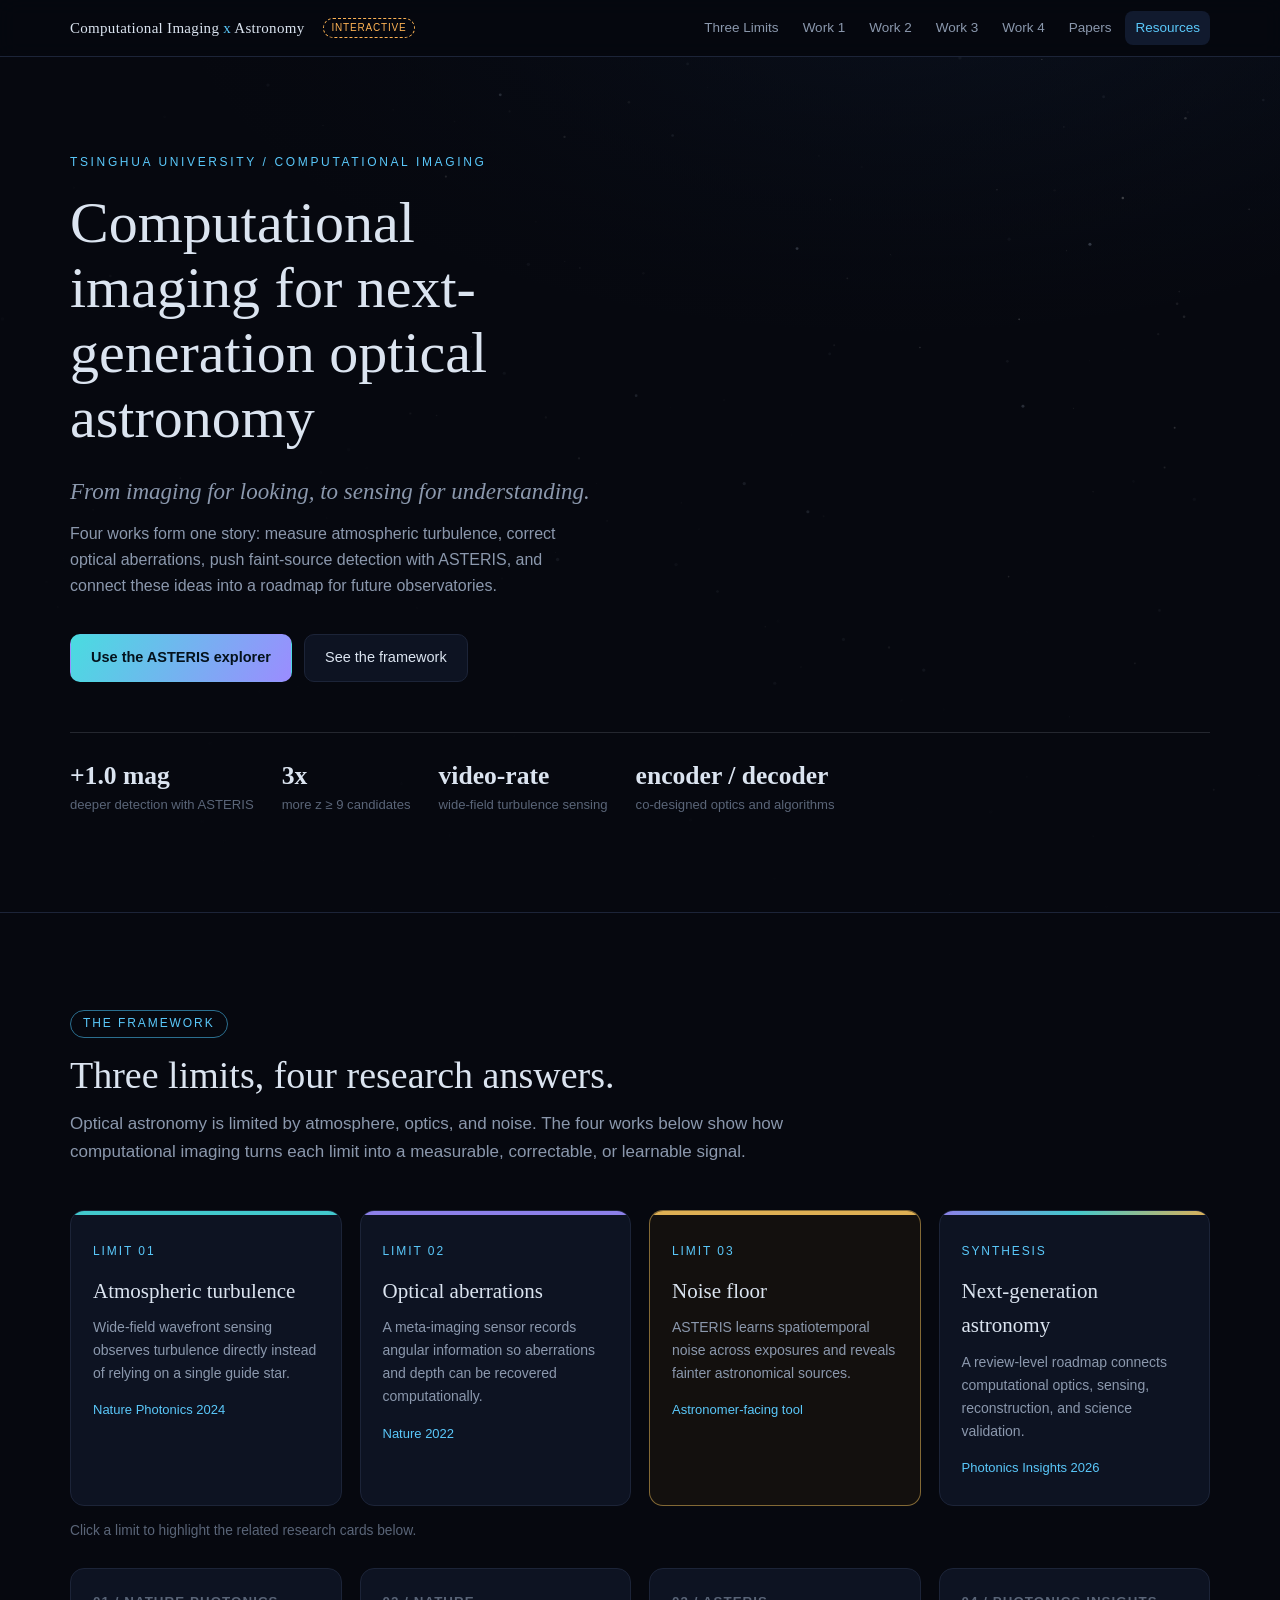
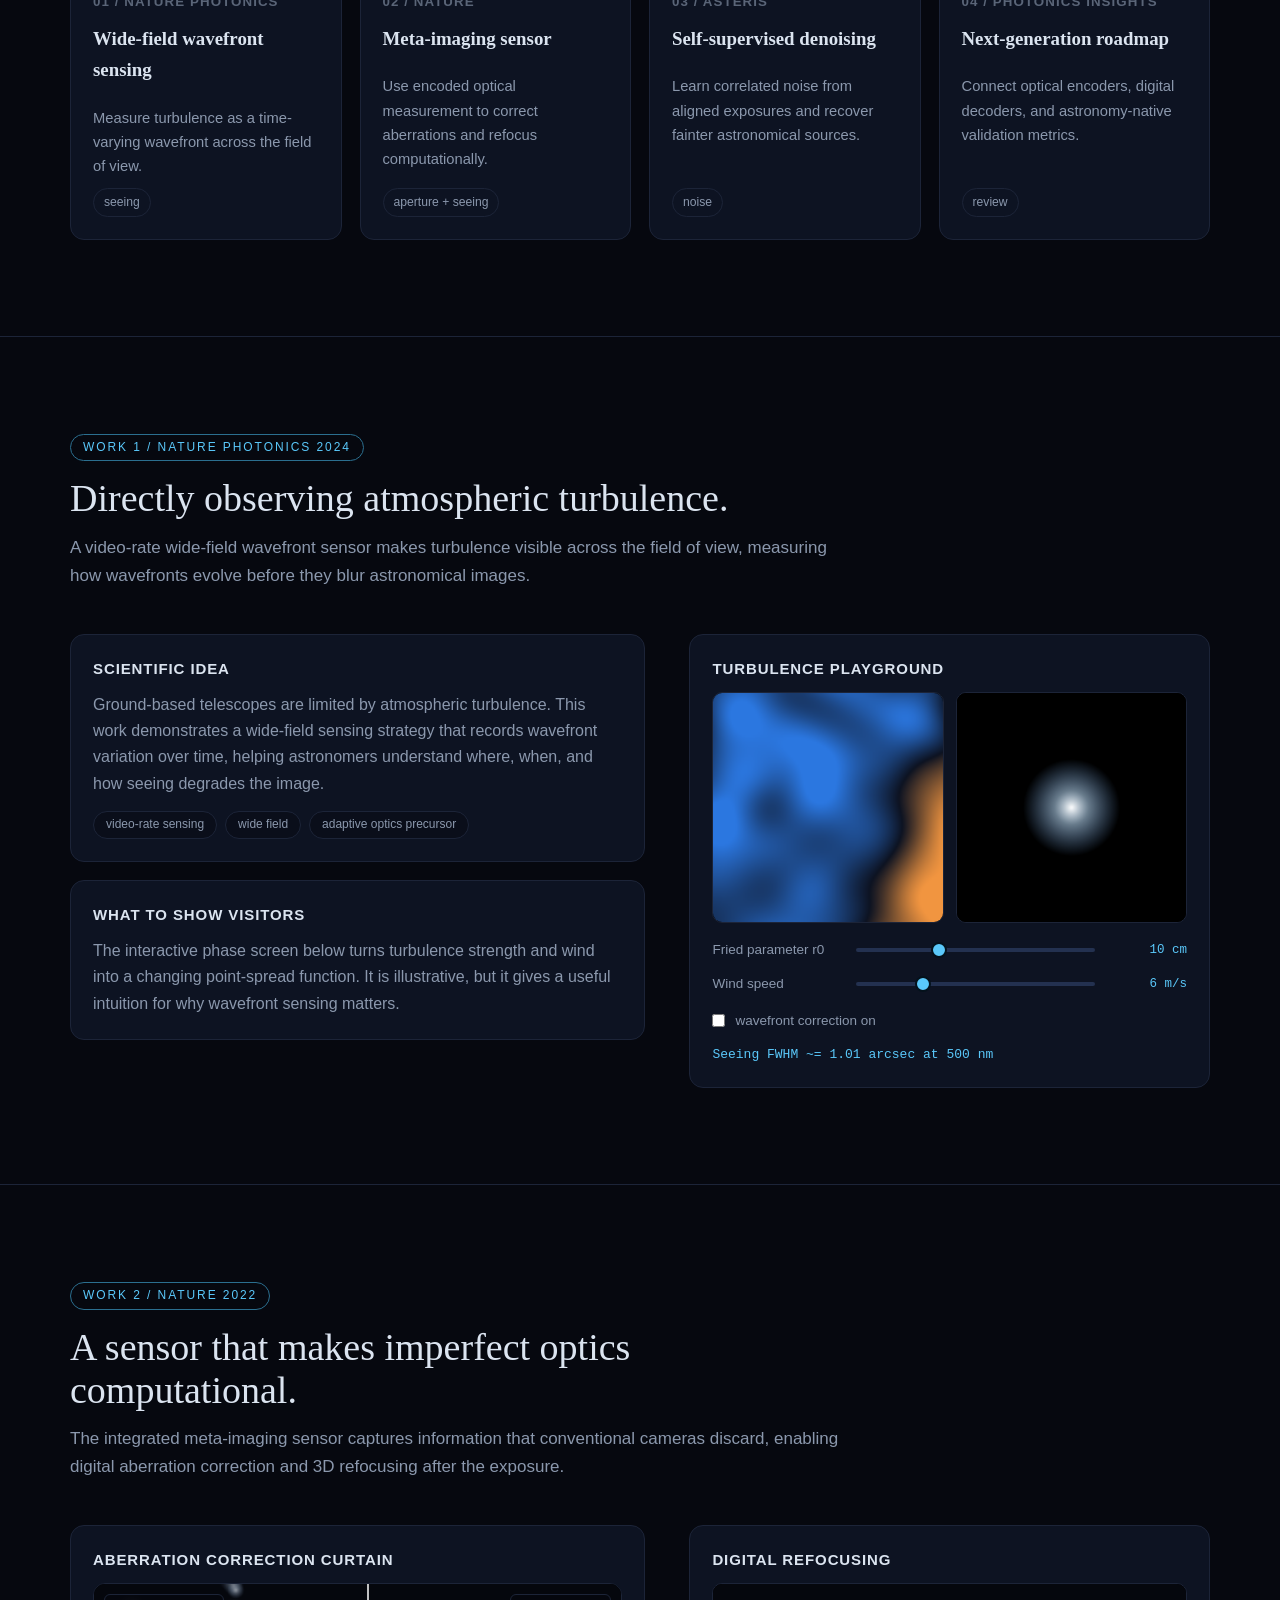
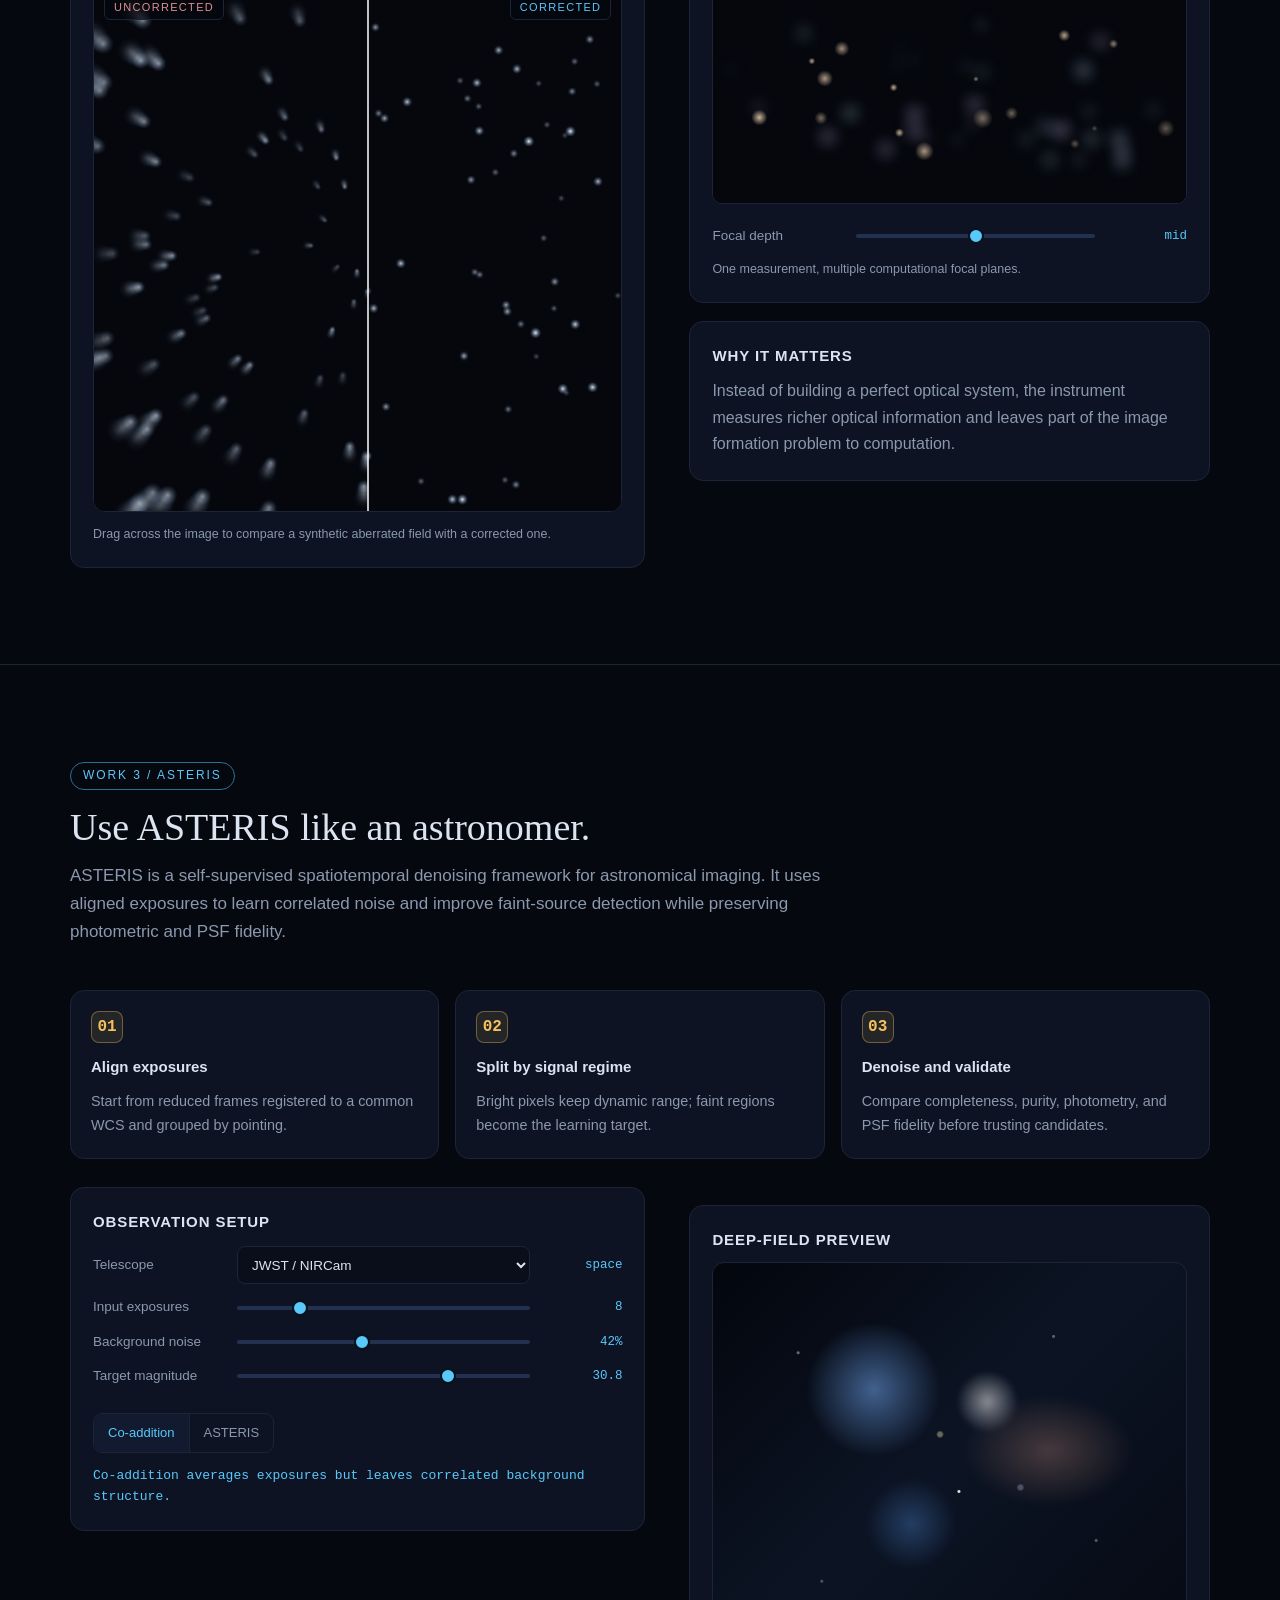
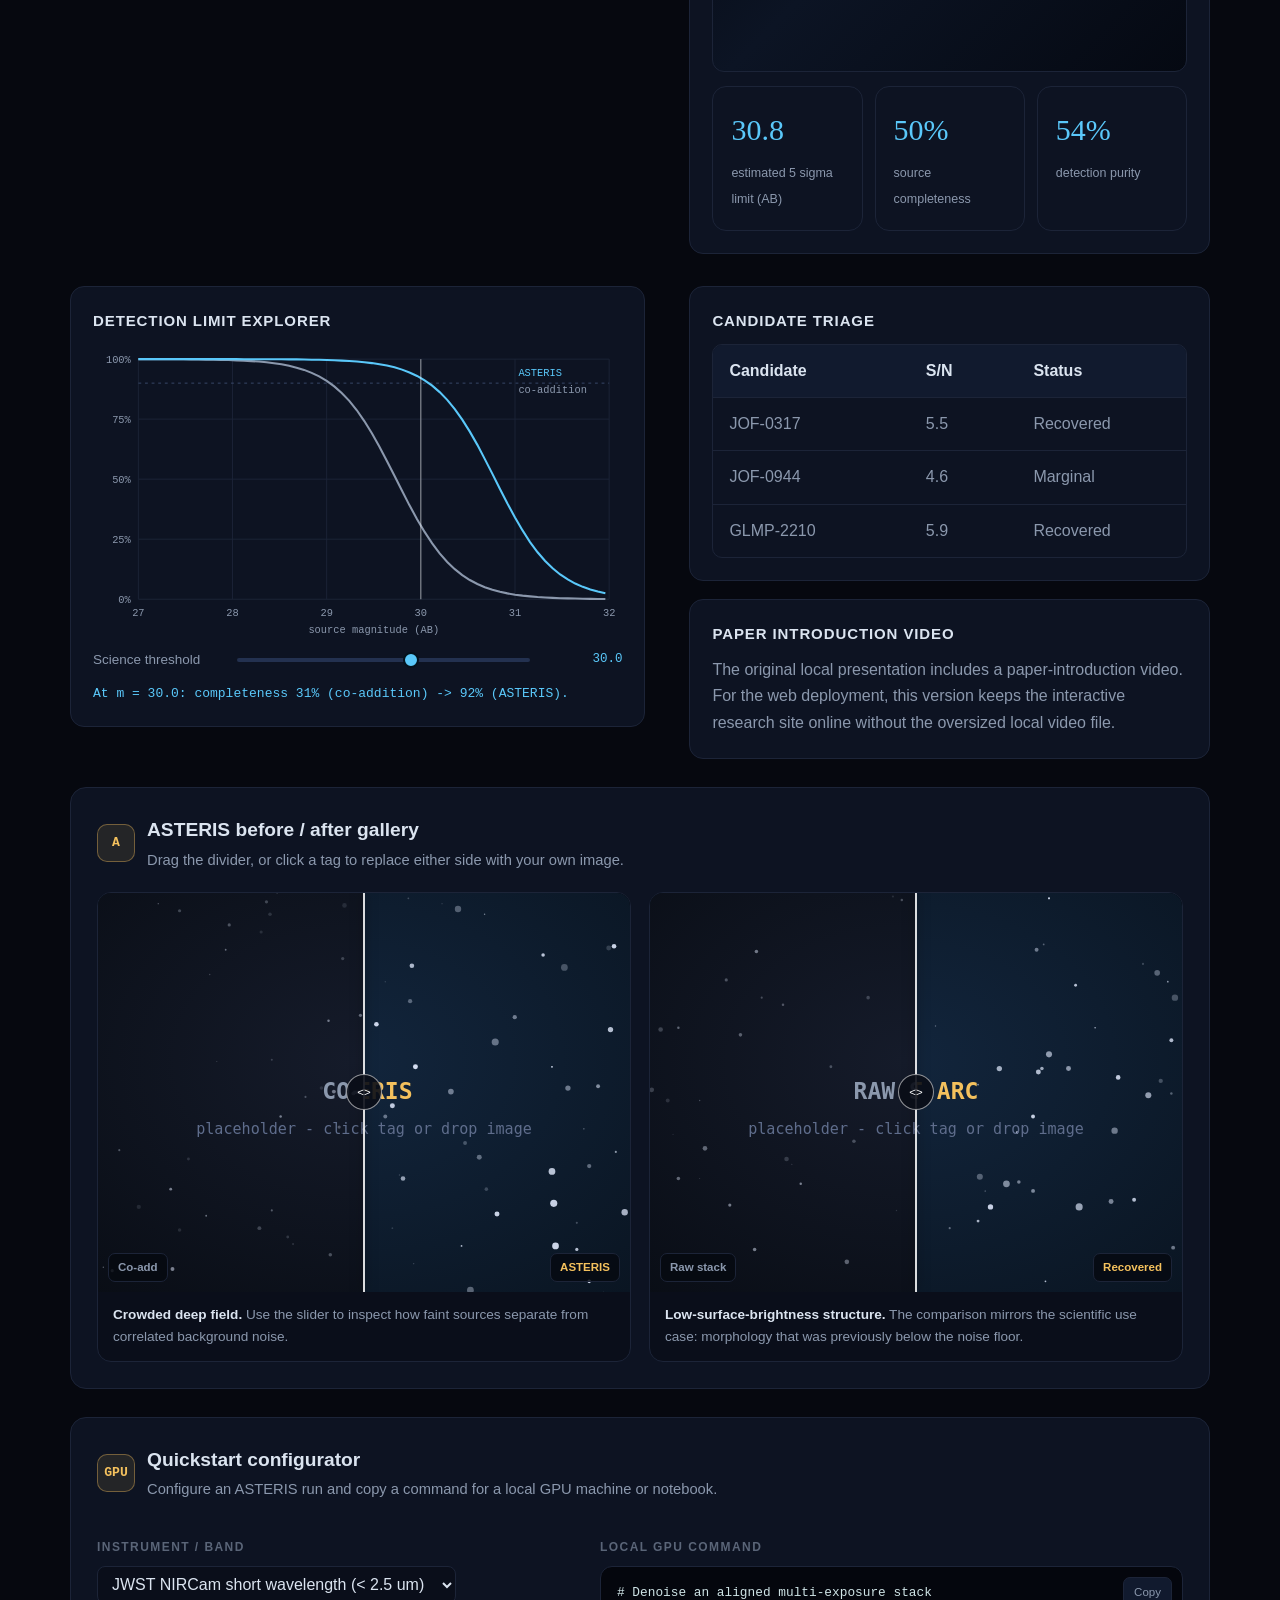
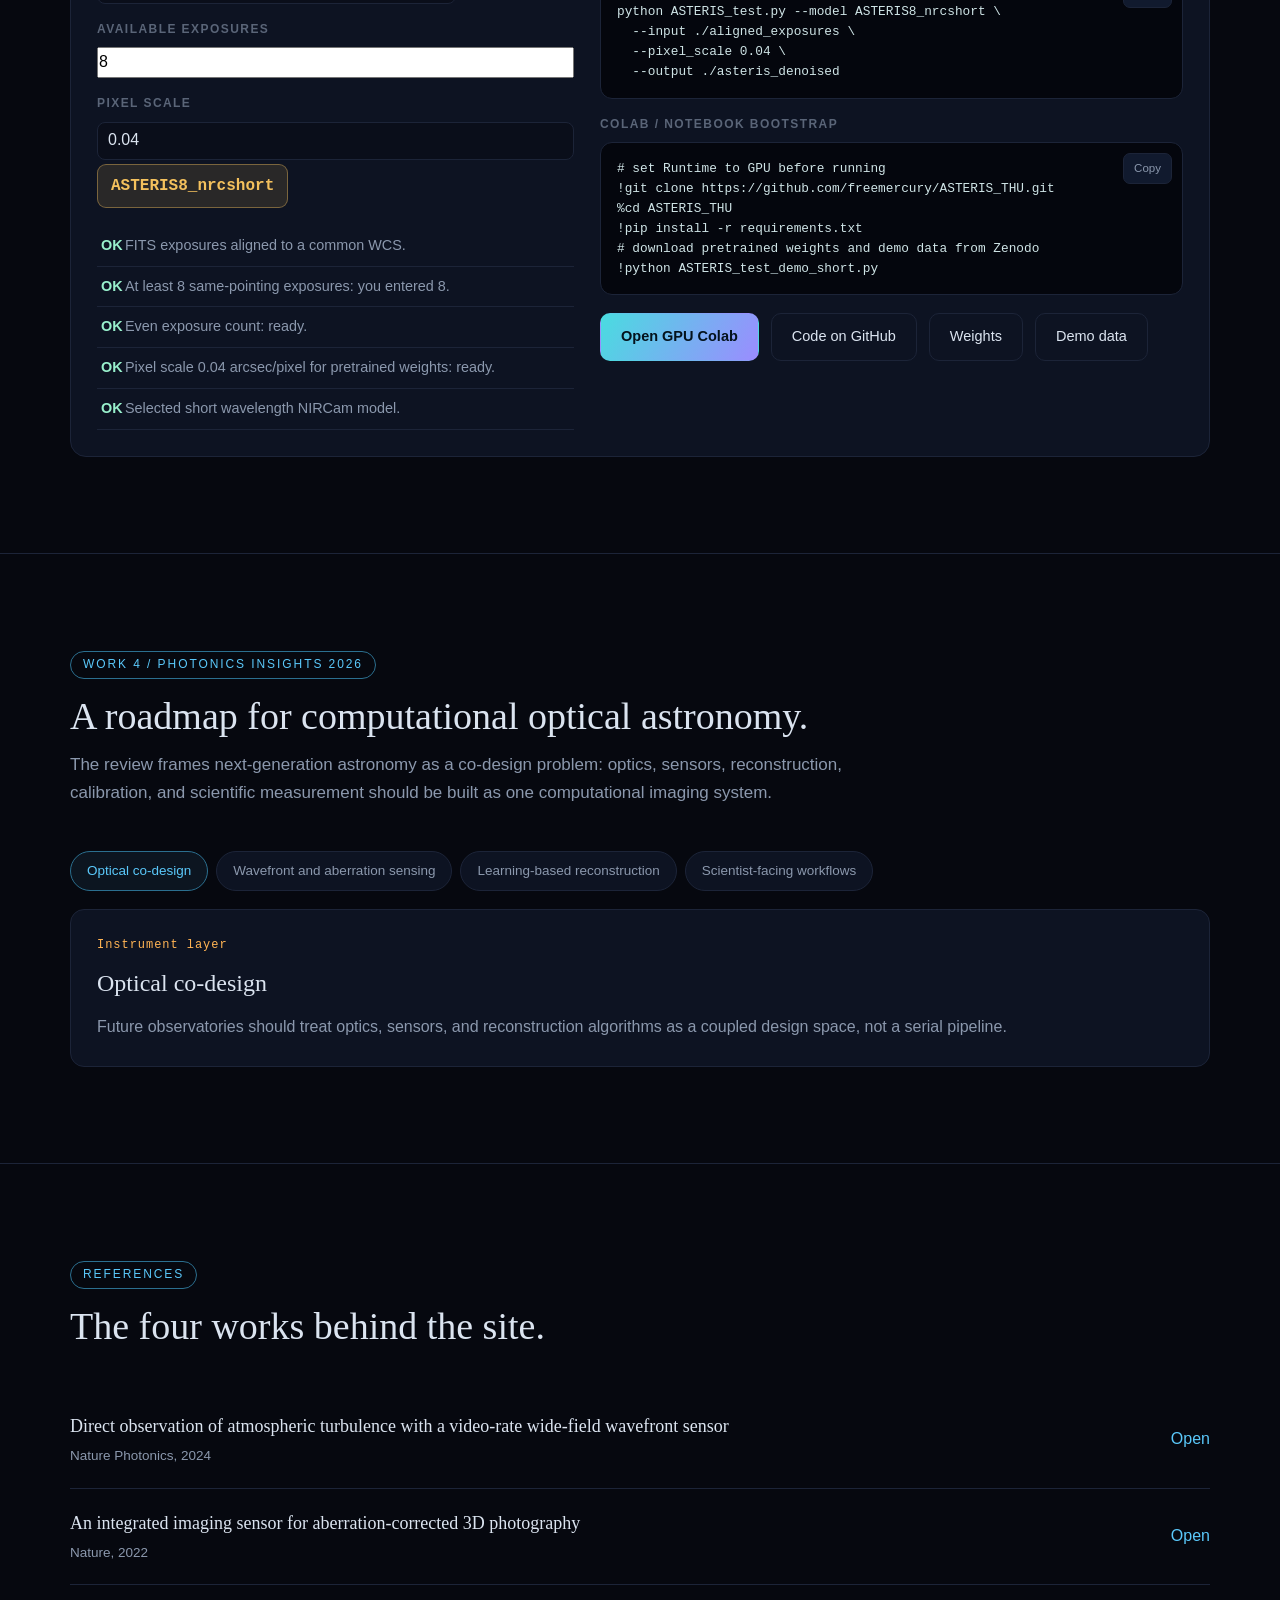
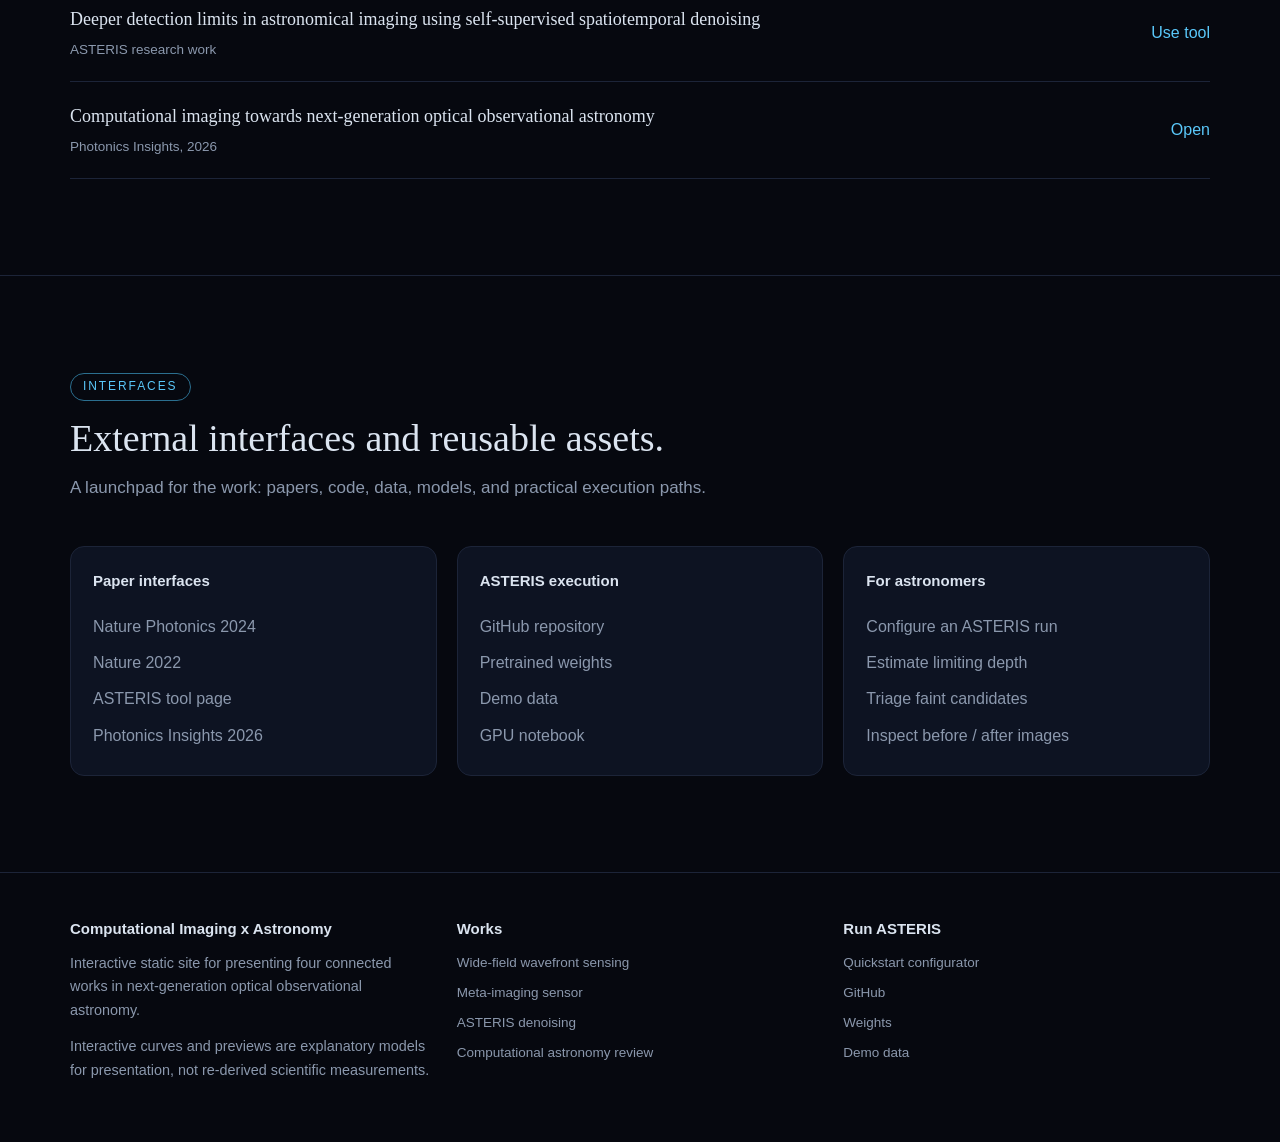
==== commit 8aeee0ca: "Add files via upload" ====
--- a/index.html
+++ b/index.html
@@ -28,7 +28,6 @@
     </nav>
 
     <header class="hero" id="top">
-      <video class="hero-video" src="./public/bg-01.mp4" autoplay muted loop playsinline></video>
       <canvas id="stars" aria-hidden="true"></canvas>
       <div class="shade"></div>
       <div class="wrap hero-inner">
@@ -322,7 +321,10 @@
             </div>
             <div class="panel video-panel">
               <h3>Paper introduction video</h3>
-              <video src="./public/paper-intro.mp4" controls preload="metadata"></video>
+              <p>
+                The original local presentation includes a paper-introduction video. For the web deployment,
+                this version keeps the interactive research site online without the oversized local video file.
+              </p>
             </div>
           </div>
         </div>
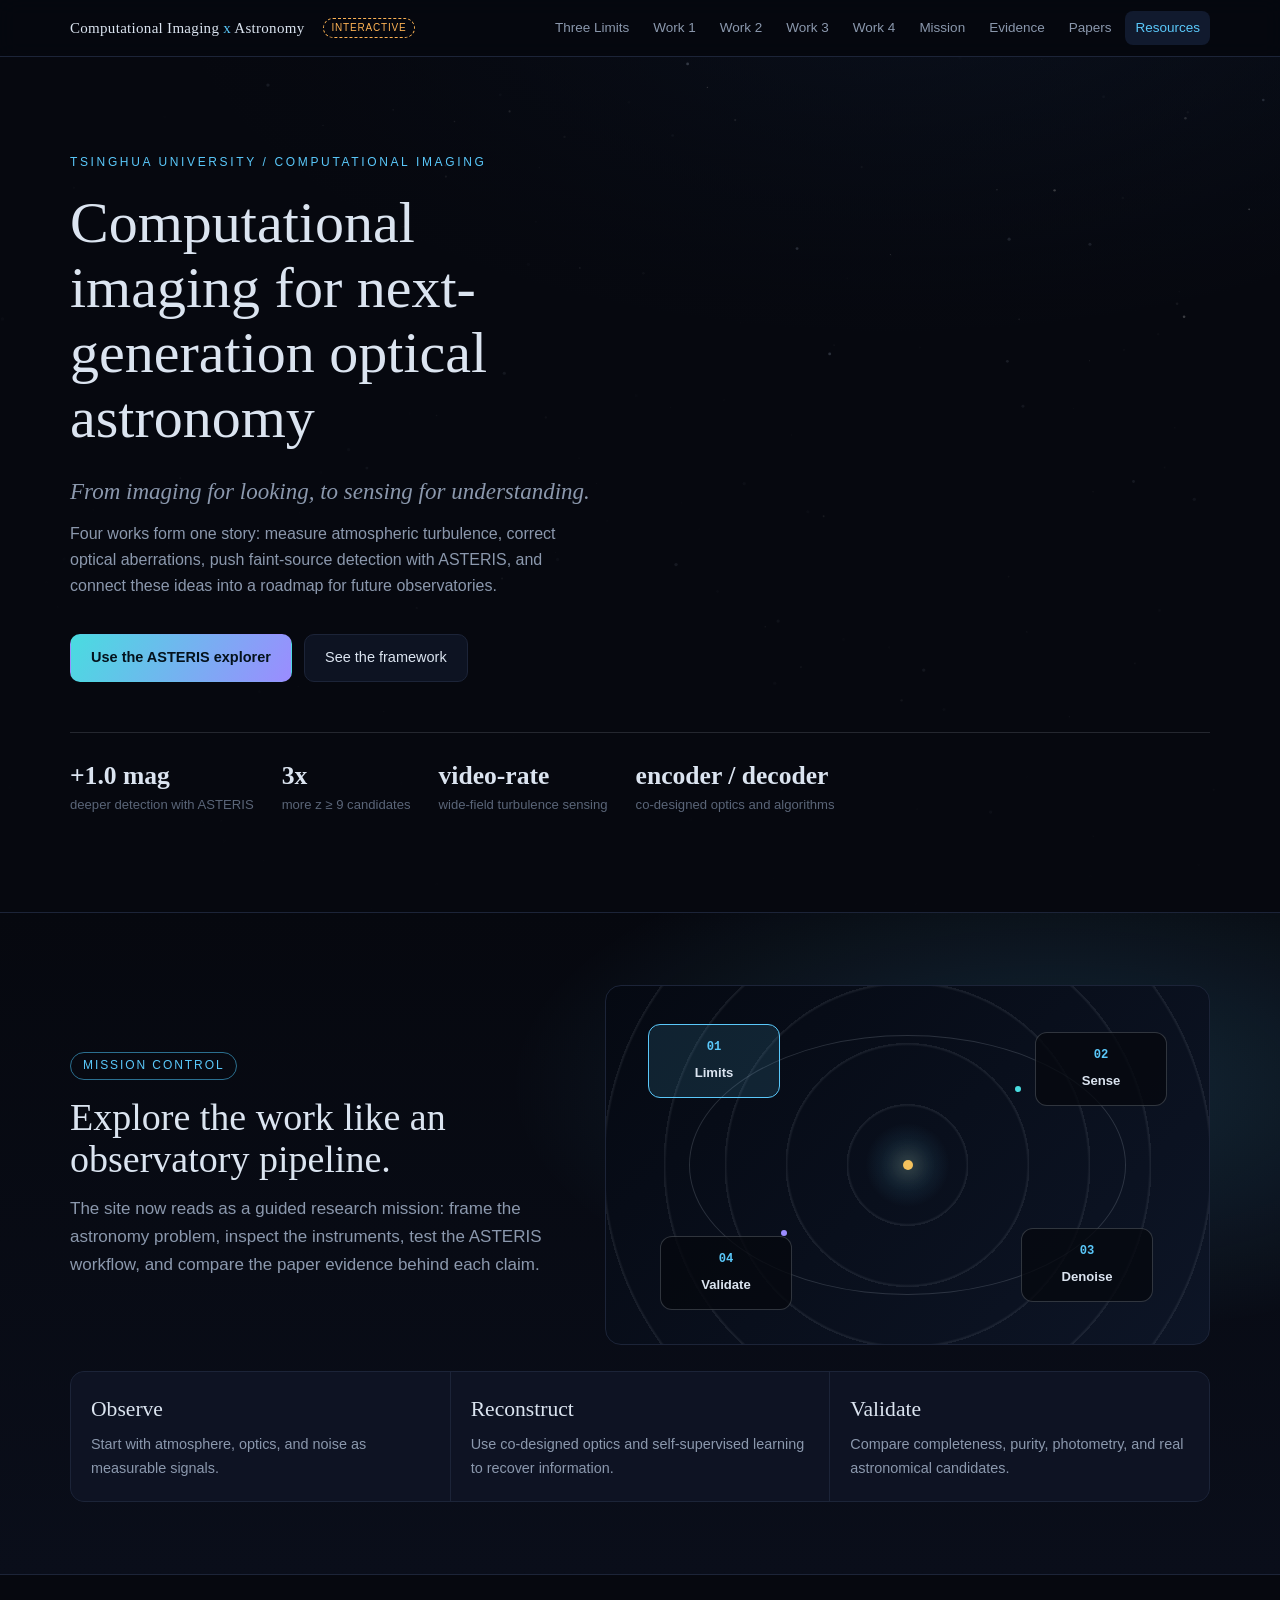
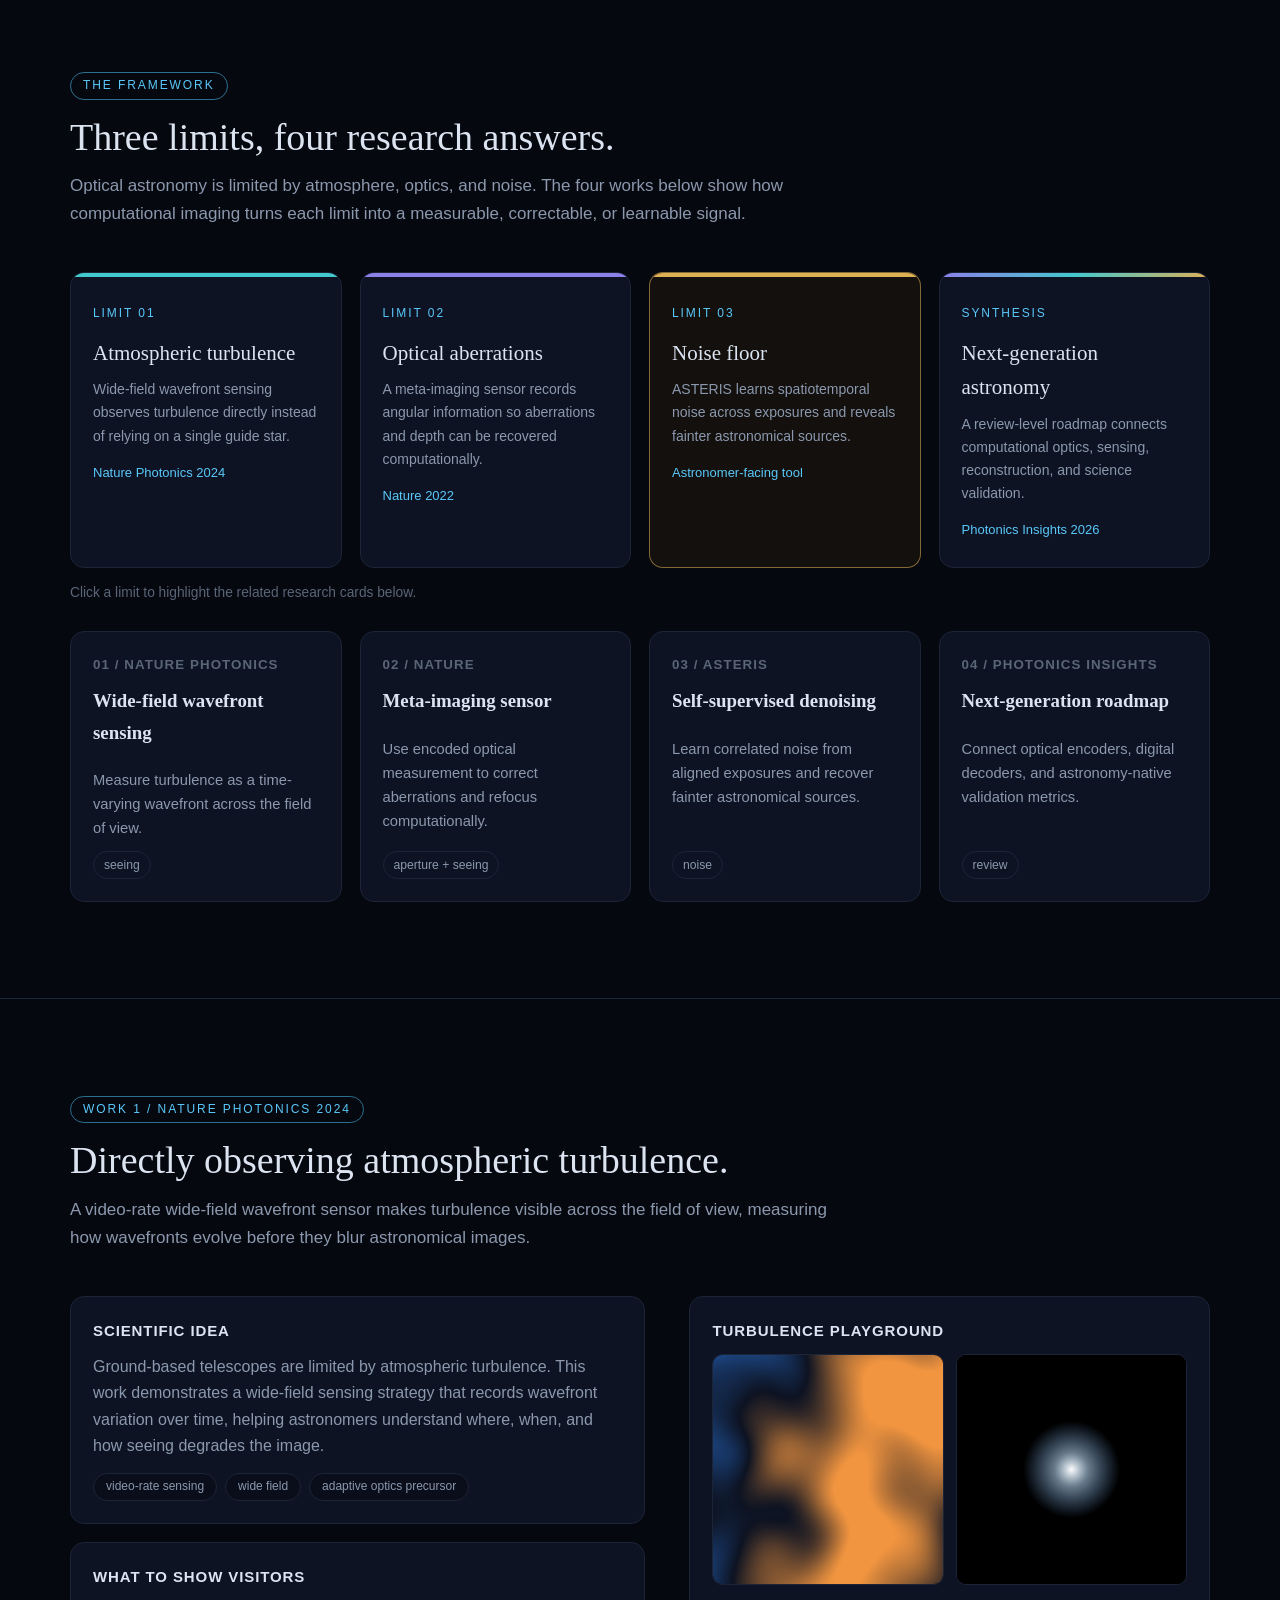
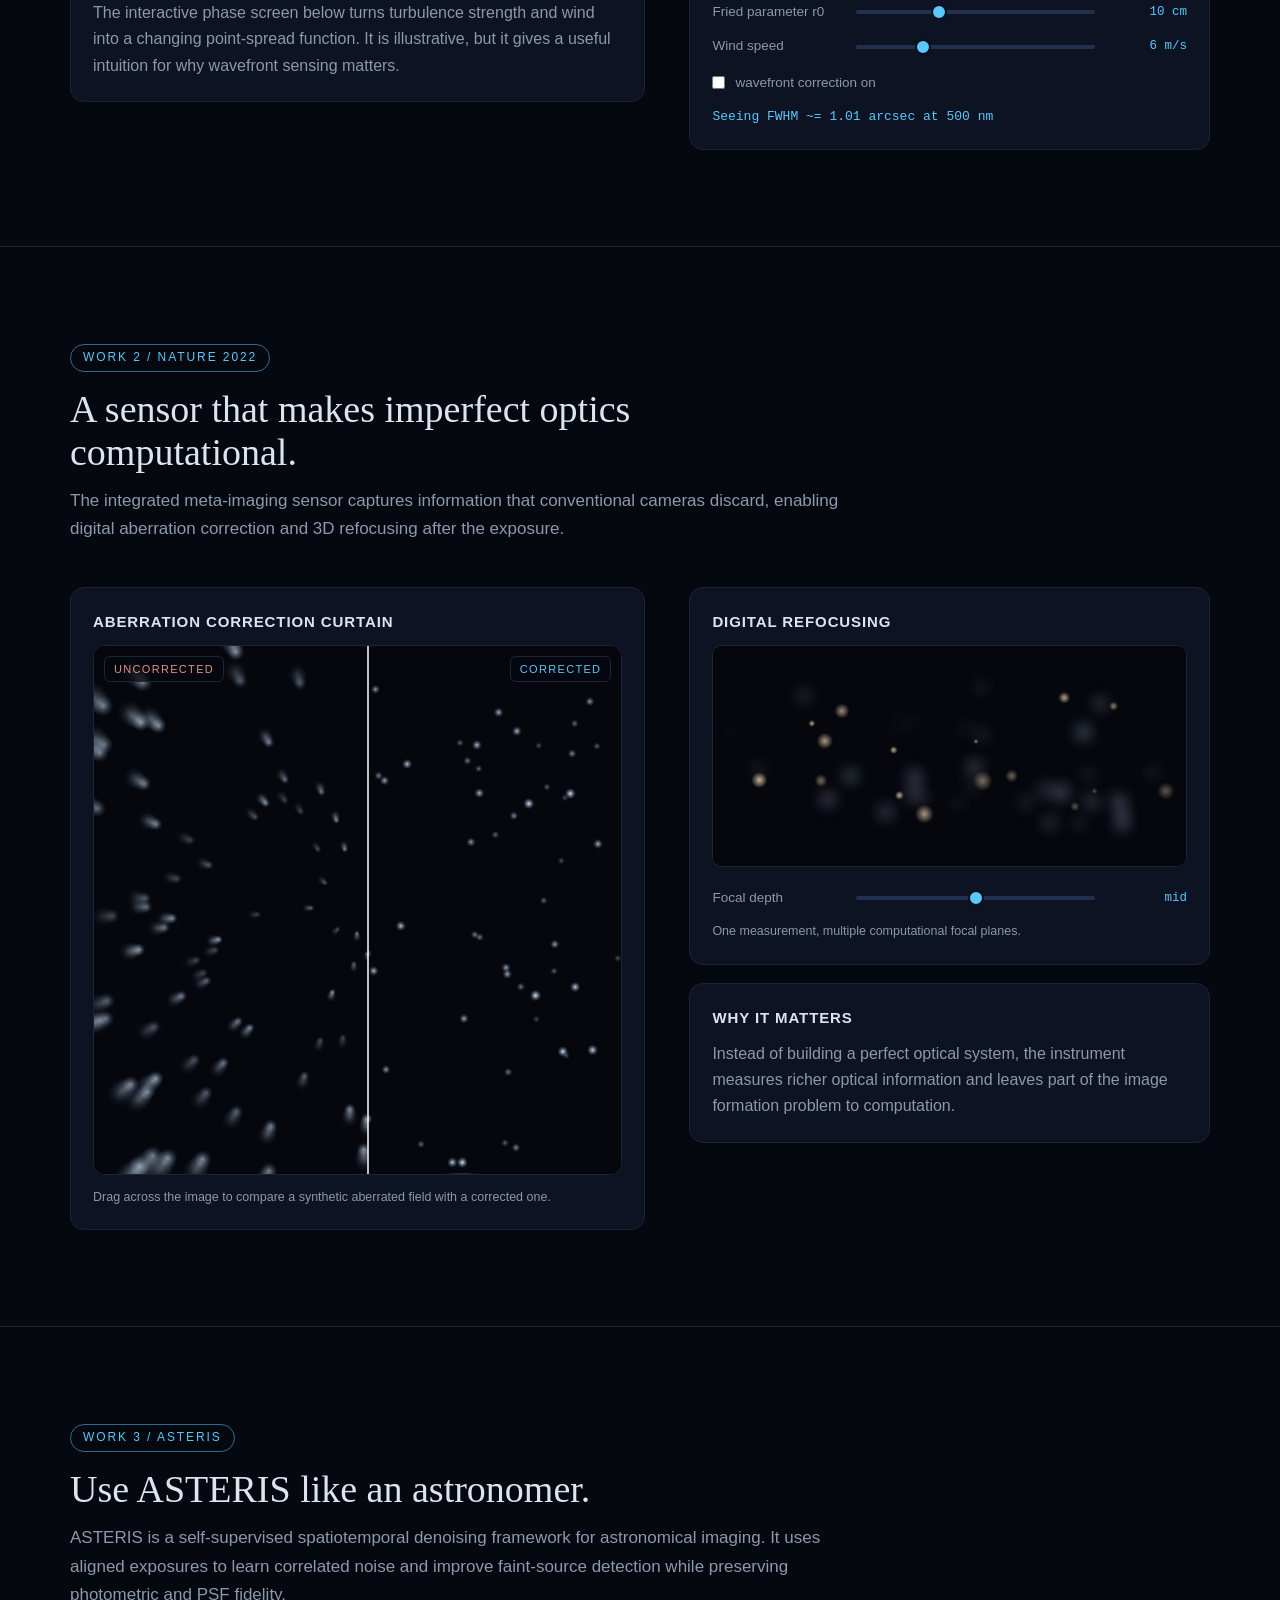
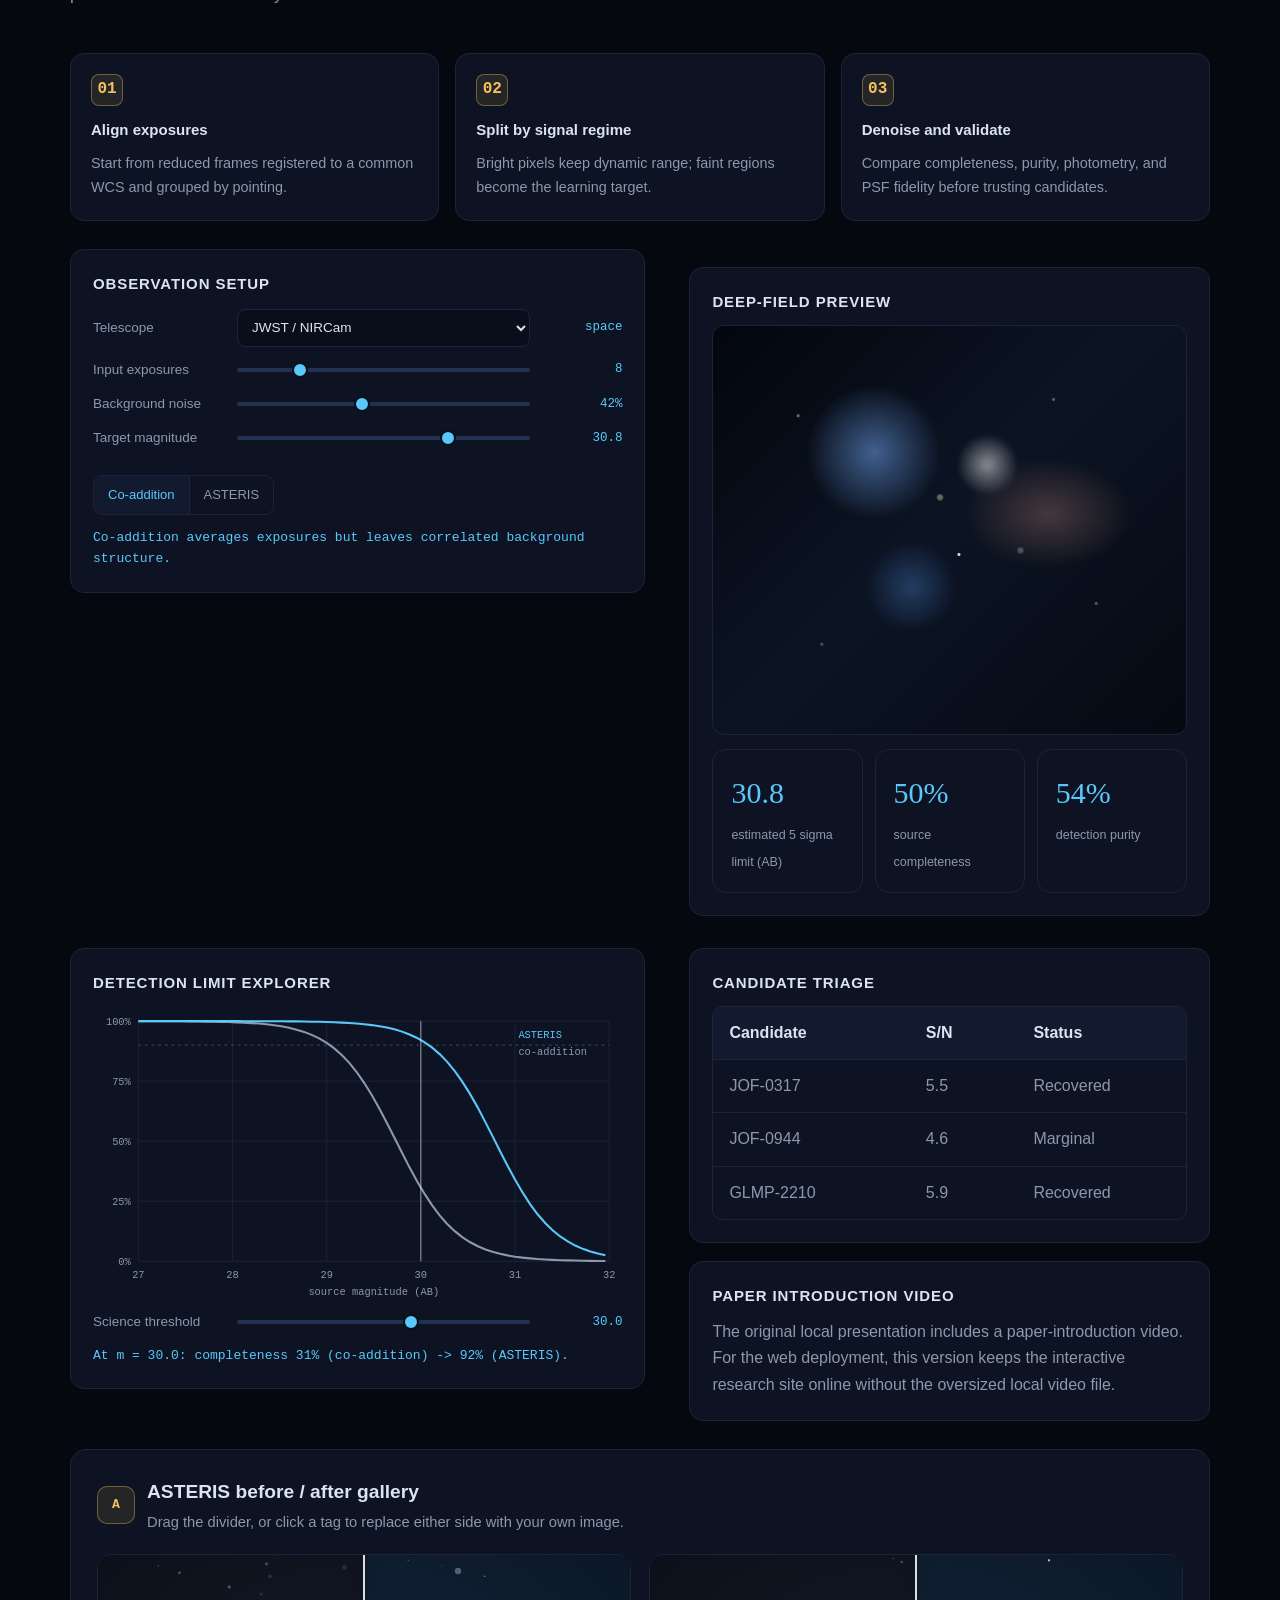
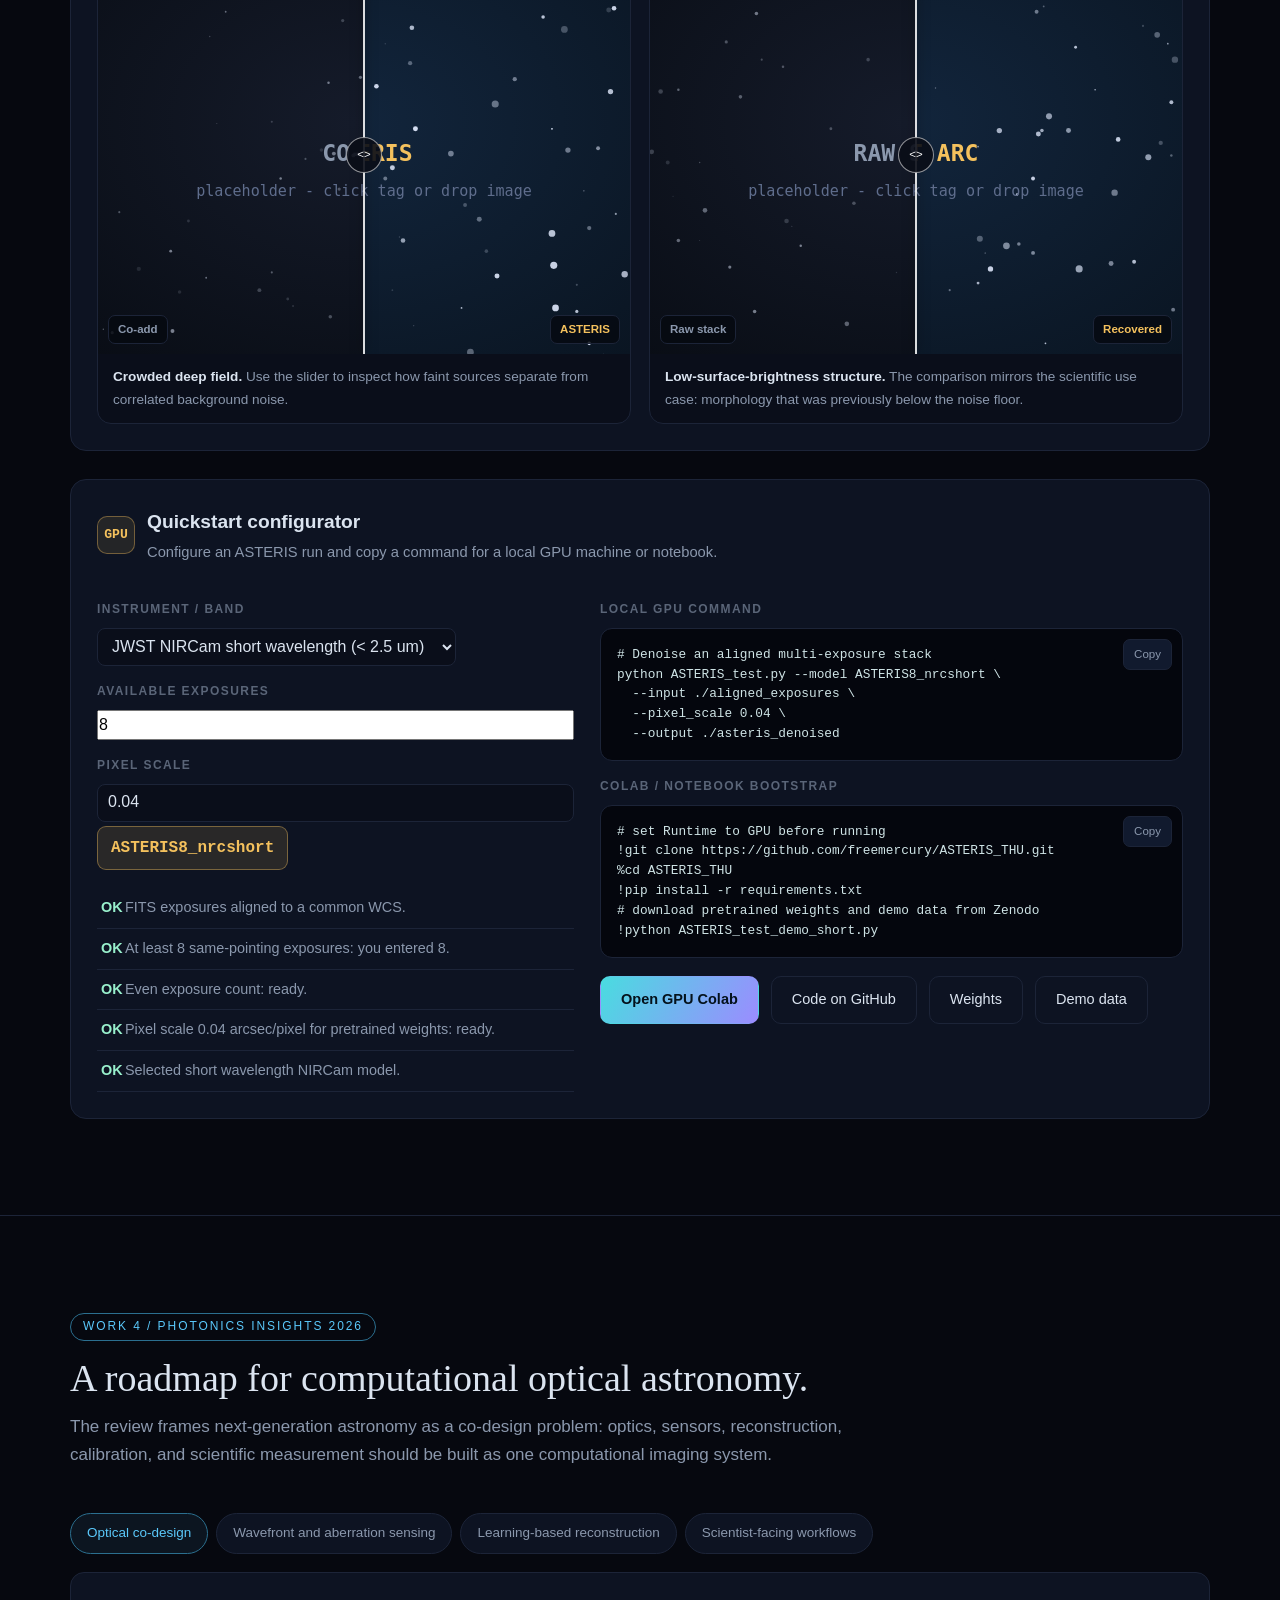
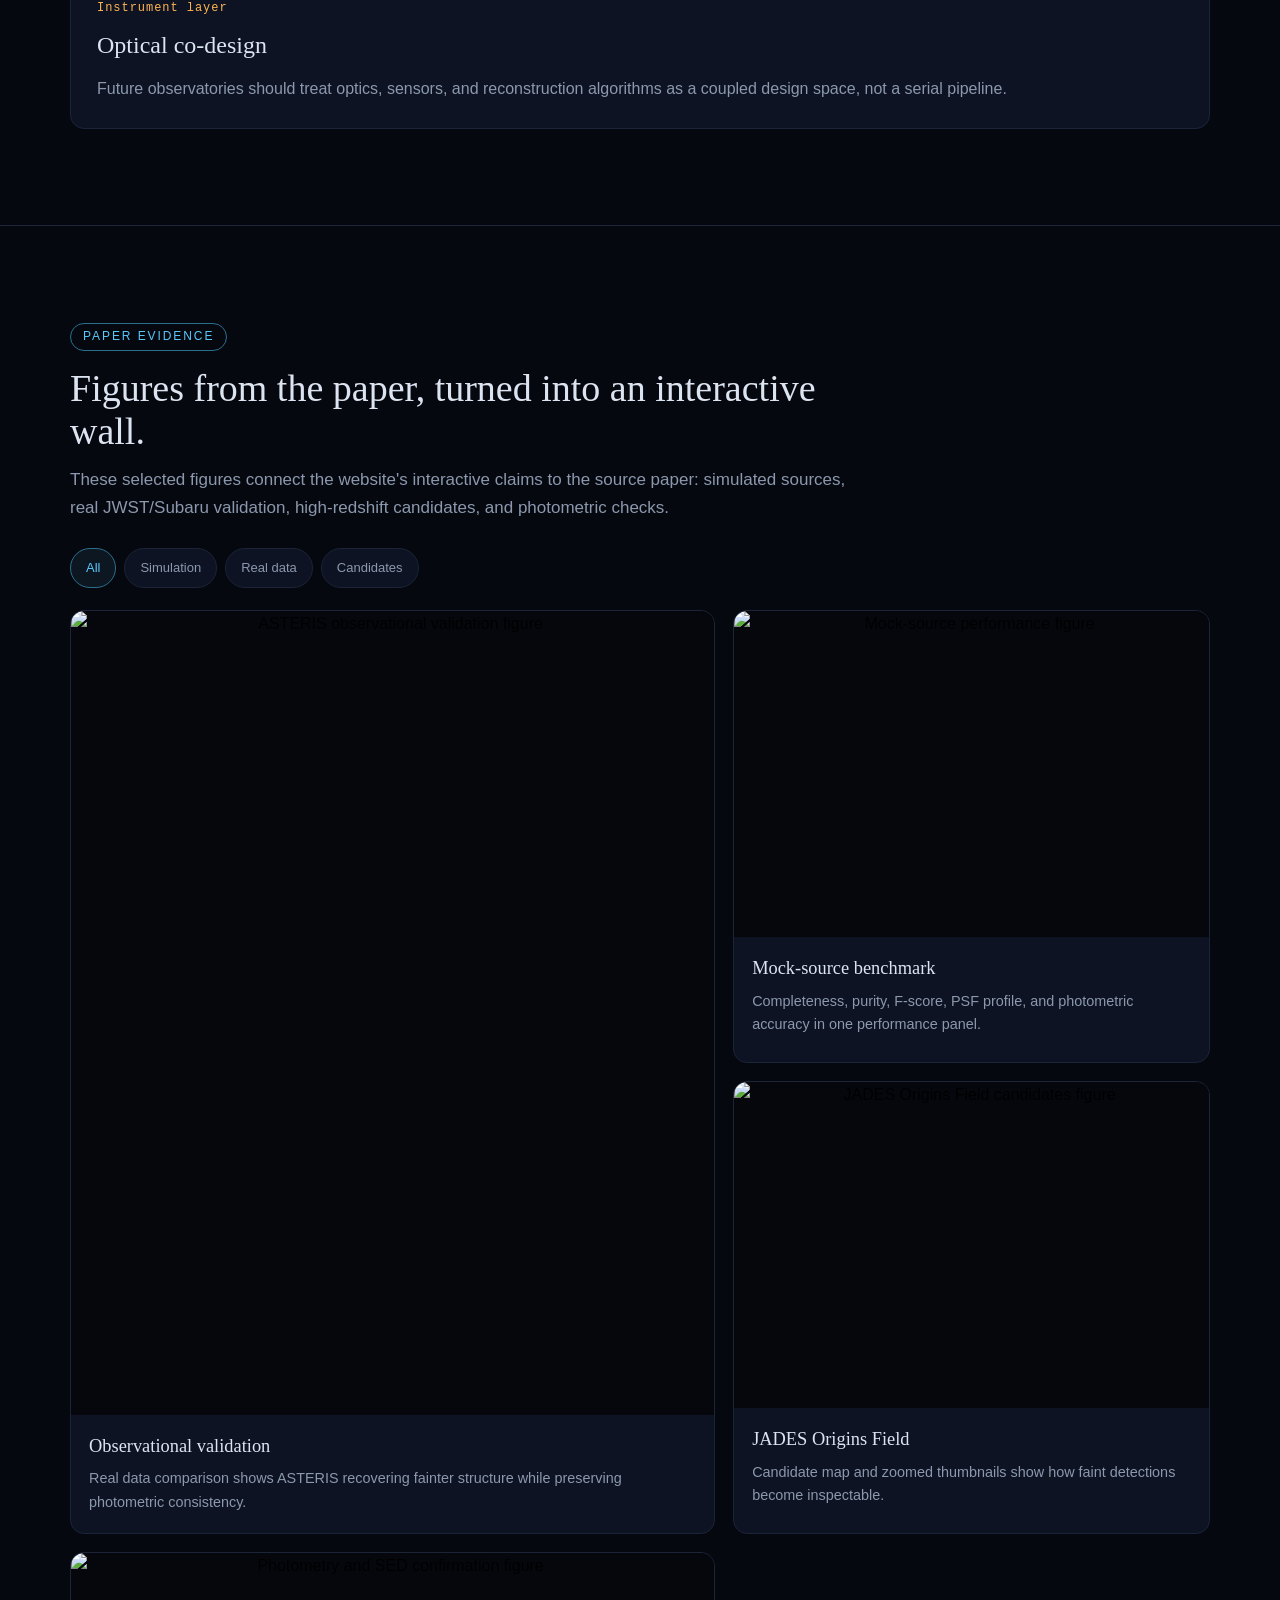
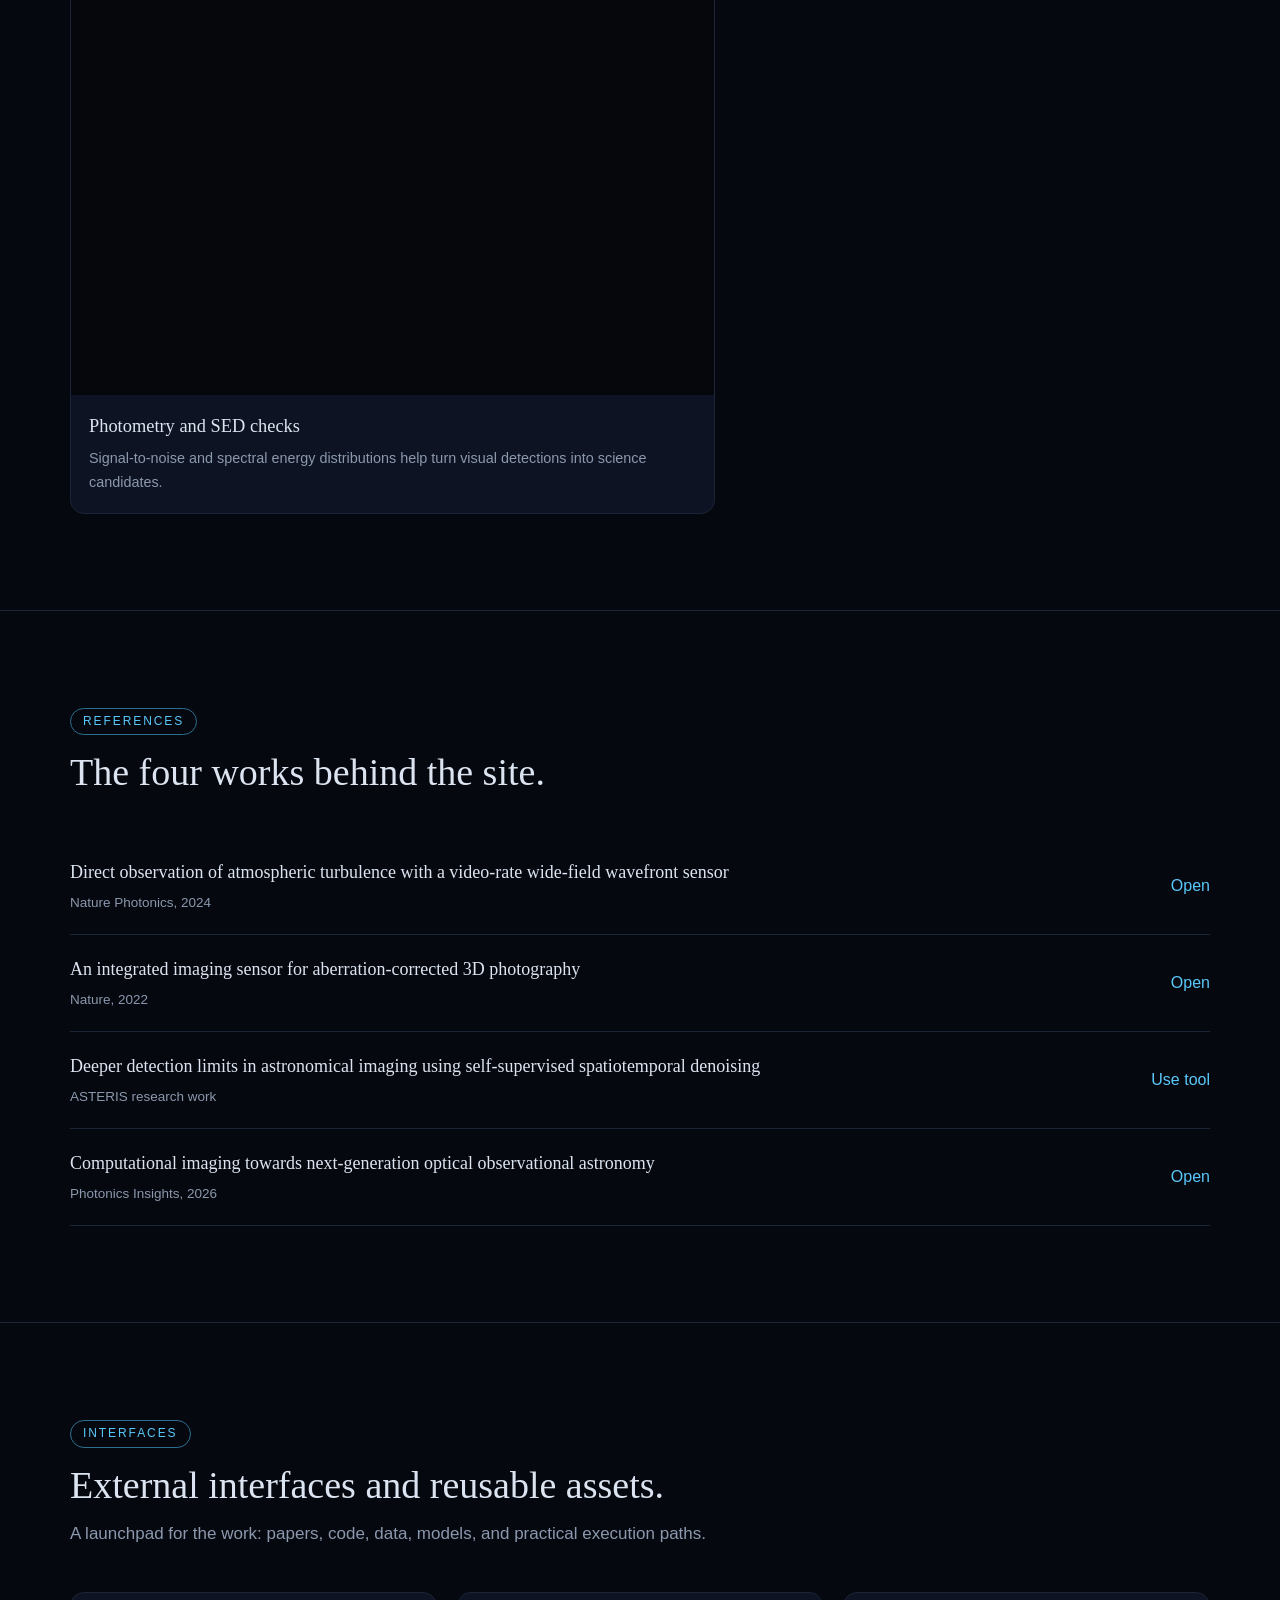
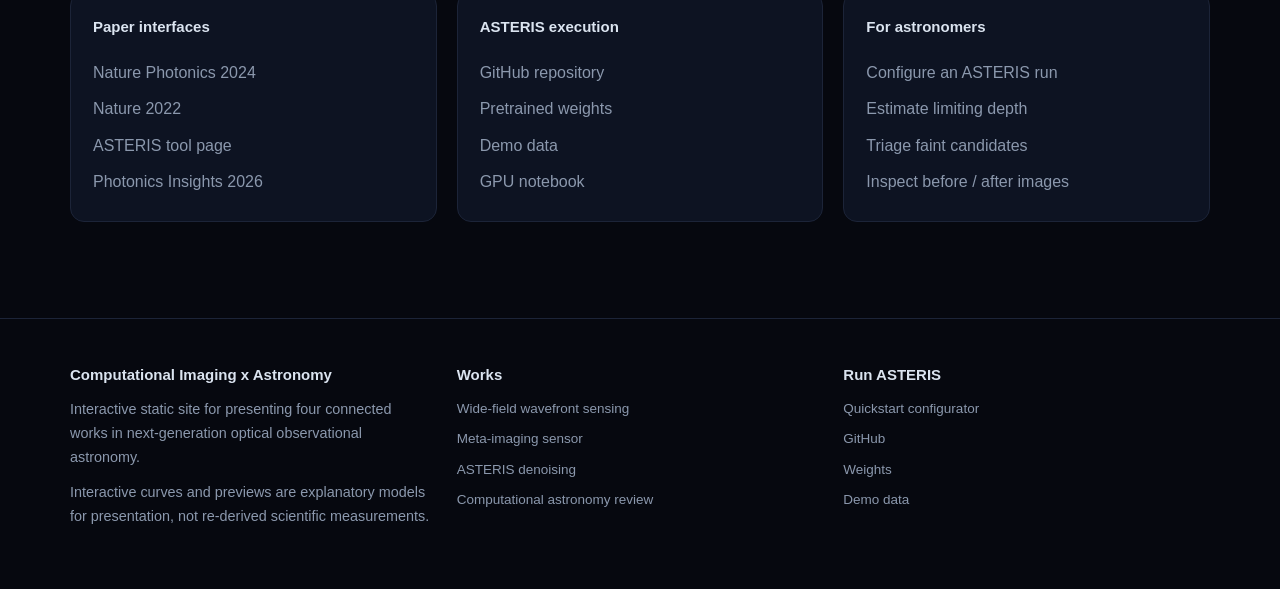
==== commit 266b6d62: "Add files via upload" ====
--- a/index.html
+++ b/index.html
@@ -21,6 +21,8 @@
           <a href="#work2">Work 2</a>
           <a href="#work3">Work 3</a>
           <a href="#work4">Work 4</a>
+          <a href="#mission">Mission</a>
+          <a href="#evidence">Evidence</a>
           <a href="#papers">Papers</a>
           <a href="#resources">Resources</a>
         </div>
@@ -51,6 +53,41 @@
       </div>
     </header>
 
+    <section id="mission" class="mission-band">
+      <div class="wrap">
+        <div class="mission-grid">
+          <div class="mission-copy">
+            <span class="chip">Mission control</span>
+            <h2>Explore the work like an observatory pipeline.</h2>
+            <p class="lede">
+              The site now reads as a guided research mission: frame the astronomy problem, inspect the instruments,
+              test the ASTERIS workflow, and compare the paper evidence behind each claim.
+            </p>
+          </div>
+          <div class="orbit-map" aria-label="Research mission map">
+            <button type="button" class="orbit-node on" data-jump="#limits"><span>01</span>Limits</button>
+            <button type="button" class="orbit-node" data-jump="#work1"><span>02</span>Sense</button>
+            <button type="button" class="orbit-node" data-jump="#work3"><span>03</span>Denoise</button>
+            <button type="button" class="orbit-node" data-jump="#evidence"><span>04</span>Validate</button>
+          </div>
+        </div>
+        <div class="signal-strip">
+          <article>
+            <b>Observe</b>
+            <span>Start with atmosphere, optics, and noise as measurable signals.</span>
+          </article>
+          <article>
+            <b>Reconstruct</b>
+            <span>Use co-designed optics and self-supervised learning to recover information.</span>
+          </article>
+          <article>
+            <b>Validate</b>
+            <span>Compare completeness, purity, photometry, and real astronomical candidates.</span>
+          </article>
+        </div>
+      </div>
+    </section>
+
     <section id="limits">
       <div class="wrap">
         <div class="sec-head">
@@ -434,6 +471,63 @@
       </div>
     </section>
 
+    <section id="evidence" class="reveal">
+      <div class="wrap">
+        <div class="sec-head">
+          <span class="chip">Paper evidence</span>
+          <h2>Figures from the paper, turned into an interactive wall.</h2>
+          <p class="lede">
+            These selected figures connect the website's interactive claims to the source paper: simulated sources,
+            real JWST/Subaru validation, high-redshift candidates, and photometric checks.
+          </p>
+        </div>
+        <div class="evidence-toolbar" id="evidence-tabs">
+          <button class="on" type="button" data-filter="all">All</button>
+          <button type="button" data-filter="simulation">Simulation</button>
+          <button type="button" data-filter="real">Real data</button>
+          <button type="button" data-filter="candidate">Candidates</button>
+        </div>
+        <div class="evidence-grid">
+          <figure class="evidence-card wide" data-kind="real">
+            <button type="button" data-img="./public/paper/fig-real-validation.jpg" data-title="Observational validation">
+              <img src="./public/paper/fig-real-validation.jpg" alt="ASTERIS observational validation figure" />
+            </button>
+            <figcaption>
+              <b>Observational validation</b>
+              <span>Real data comparison shows ASTERIS recovering fainter structure while preserving photometric consistency.</span>
+            </figcaption>
+          </figure>
+          <figure class="evidence-card" data-kind="simulation">
+            <button type="button" data-img="./public/paper/fig-mock-performance.jpg" data-title="Mock-source benchmark">
+              <img src="./public/paper/fig-mock-performance.jpg" alt="Mock-source performance figure" />
+            </button>
+            <figcaption>
+              <b>Mock-source benchmark</b>
+              <span>Completeness, purity, F-score, PSF profile, and photometric accuracy in one performance panel.</span>
+            </figcaption>
+          </figure>
+          <figure class="evidence-card" data-kind="candidate">
+            <button type="button" data-img="./public/paper/fig-jades-candidates.jpg" data-title="JADES Origins Field">
+              <img src="./public/paper/fig-jades-candidates.jpg" alt="JADES Origins Field candidates figure" />
+            </button>
+            <figcaption>
+              <b>JADES Origins Field</b>
+              <span>Candidate map and zoomed thumbnails show how faint detections become inspectable.</span>
+            </figcaption>
+          </figure>
+          <figure class="evidence-card" data-kind="candidate">
+            <button type="button" data-img="./public/paper/fig-sed-confirmation.jpg" data-title="Photometry and SED checks">
+              <img src="./public/paper/fig-sed-confirmation.jpg" alt="Photometry and SED confirmation figure" />
+            </button>
+            <figcaption>
+              <b>Photometry and SED checks</b>
+              <span>Signal-to-noise and spectral energy distributions help turn visual detections into science candidates.</span>
+            </figcaption>
+          </figure>
+        </div>
+      </div>
+    </section>
+
     <section id="papers">
       <div class="wrap">
         <div class="sec-head">
@@ -530,6 +624,12 @@
       </div>
     </footer>
 
+    <dialog class="lightbox" id="figure-lightbox">
+      <button class="lightbox-close" type="button" aria-label="Close figure">Close</button>
+      <img alt="" />
+      <p></p>
+    </dialog>
+
     <script src="./main.js"></script>
   </body>
 </html>
--- a/style.css
+++ b/style.css
@@ -276,6 +276,141 @@
   font-size: 0.82rem;
 }
 
+.mission-band {
+  padding: 72px 0;
+  background:
+    radial-gradient(900px 420px at 82% 26%, rgba(90, 200, 250, 0.16), transparent 60%),
+    linear-gradient(180deg, var(--bg), var(--bg2));
+}
+
+.mission-grid {
+  display: grid;
+  grid-template-columns: minmax(0, 0.9fr) minmax(360px, 1.1fr);
+  gap: 40px;
+  align-items: center;
+}
+
+.mission-copy {
+  max-width: 560px;
+}
+
+.orbit-map {
+  position: relative;
+  display: grid;
+  min-height: 360px;
+  place-items: center;
+  border: 1px solid var(--line);
+  border-radius: 16px;
+  overflow: hidden;
+  background:
+    radial-gradient(circle at 50% 50%, rgba(90, 200, 250, 0.18), transparent 12%),
+    repeating-radial-gradient(circle at 50% 50%, transparent 0 58px, rgba(219, 228, 240, 0.08) 60px 61px),
+    linear-gradient(135deg, #050912, #0d1526);
+}
+
+.orbit-map::before,
+.orbit-map::after {
+  position: absolute;
+  content: "";
+}
+
+.orbit-map::before {
+  width: 72%;
+  height: 72%;
+  border: 1px solid rgba(219, 228, 240, 0.16);
+  border-radius: 50%;
+}
+
+.orbit-map::after {
+  width: 10px;
+  height: 10px;
+  border-radius: 50%;
+  background: var(--noise);
+  box-shadow:
+    0 0 22px var(--noise),
+    110px -76px 0 -2px var(--seeing),
+    -124px 68px 0 -2px var(--aperture);
+}
+
+.orbit-node {
+  position: absolute;
+  z-index: 2;
+  display: grid;
+  width: 132px;
+  min-height: 74px;
+  place-items: center;
+  border: 1px solid rgba(219, 228, 240, 0.2);
+  border-radius: 12px;
+  padding: 10px;
+  background: rgba(6, 8, 15, 0.78);
+  color: var(--text);
+  font-size: 0.82rem;
+  font-weight: 800;
+}
+
+.orbit-node span {
+  color: var(--accent);
+  font-family: var(--mono);
+  font-size: 0.76rem;
+}
+
+.orbit-node.on,
+.orbit-node:hover {
+  border-color: var(--accent);
+  background: rgba(90, 200, 250, 0.12);
+}
+
+.orbit-node:nth-child(1) {
+  top: 38px;
+  left: 42px;
+}
+
+.orbit-node:nth-child(2) {
+  top: 46px;
+  right: 42px;
+}
+
+.orbit-node:nth-child(3) {
+  right: 56px;
+  bottom: 42px;
+}
+
+.orbit-node:nth-child(4) {
+  bottom: 34px;
+  left: 54px;
+}
+
+.signal-strip {
+  display: grid;
+  grid-template-columns: repeat(3, minmax(0, 1fr));
+  gap: 1px;
+  margin-top: 26px;
+  overflow: hidden;
+  border: 1px solid var(--line);
+  border-radius: 14px;
+  background: var(--line);
+}
+
+.signal-strip article {
+  padding: 20px;
+  background: rgba(13, 19, 34, 0.94);
+}
+
+.signal-strip b {
+  display: block;
+  color: var(--text);
+  font-family: var(--serif);
+  font-size: 1.35rem;
+  font-weight: 500;
+}
+
+.signal-strip span {
+  display: block;
+  margin-top: 6px;
+  color: var(--muted);
+  font-size: 0.9rem;
+}
+
 section {
   border-top: 1px solid var(--line);
   padding: 96px 0;
@@ -1205,6 +1340,138 @@
   color: var(--accent);
 }
 
+.evidence-toolbar {
+  display: flex;
+  flex-wrap: wrap;
+  gap: 8px;
+  margin: -18px 0 22px;
+}
+
+.evidence-toolbar button {
+  border: 1px solid var(--line);
+  border-radius: 999px;
+  padding: 8px 15px;
+  background: var(--panel);
+  color: var(--muted);
+  font-size: 13px;
+}
+
+.evidence-toolbar button.on,
+.evidence-toolbar button:hover {
+  border-color: var(--accent-dim);
+  background: rgba(90, 200, 250, 0.08);
+  color: var(--accent);
+}
+
+.evidence-grid {
+  display: grid;
+  grid-template-columns: 1.15fr 0.85fr;
+  gap: 18px;
+}
+
+.evidence-card {
+  overflow: hidden;
+  border: 1px solid var(--line);
+  border-radius: 14px;
+  background: var(--panel);
+}
+
+.evidence-card.wide {
+  grid-row: span 2;
+}
+
+.evidence-card.hide {
+  display: none;
+}
+
+.evidence-card button {
+  display: block;
+  width: 100%;
+  border: 0;
+  padding: 0;
+  background: #05070d;
+}
+
+.evidence-card img {
+  display: block;
+  width: 100%;
+  aspect-ratio: 16 / 11;
+  object-fit: cover;
+  filter: saturate(0.92) contrast(1.03);
+  transition:
+    transform 0.24s ease,
+    filter 0.24s ease;
+}
+
+.evidence-card.wide img {
+  aspect-ratio: 4 / 5;
+}
+
+.evidence-card button:hover img {
+  transform: scale(1.025);
+  filter: saturate(1.05) contrast(1.08);
+}
+
+.evidence-card figcaption {
+  padding: 16px 18px 18px;
+}
+
+.evidence-card b {
+  display: block;
+  color: var(--text);
+  font-family: var(--serif);
+  font-size: 1.15rem;
+  font-weight: 500;
+}
+
+.evidence-card span {
+  display: block;
+  margin-top: 6px;
+  color: var(--muted);
+  font-size: 0.9rem;
+}
+
+.lightbox {
+  width: min(1040px, calc(100% - 32px));
+  border: 1px solid var(--line);
+  border-radius: 16px;
+  padding: 18px;
+  background: var(--panel);
+  color: var(--text);
+}
+
+.lightbox::backdrop {
+  background: rgba(0, 0, 0, 0.72);
+  backdrop-filter: blur(4px);
+}
+
+.lightbox img {
+  display: block;
+  width: 100%;
+  max-height: 76vh;
+  object-fit: contain;
+  border-radius: 10px;
+  background: #fff;
+}
+
+.lightbox p {
+  margin-top: 12px;
+  color: var(--text);
+  font-family: var(--serif);
+  font-size: 1.1rem;
+}
+
+.lightbox-close {
+  float: right;
+  border: 1px solid var(--line);
+  border-radius: 8px;
+  margin-bottom: 10px;
+  padding: 6px 10px;
+  background: var(--bg2);
+  color: var(--muted);
+  font-size: 0.78rem;
+}
+
 .footer-cols p {
   max-width: 360px;
   font-size: 0.9rem;
@@ -1243,13 +1510,28 @@
   .grid2,
   .limit-cards,
   .work-deck,
+  .mission-grid,
+  .signal-strip,
   .steps,
   .ba-grid,
   .cfg-grid,
+  .evidence-grid,
   .resource-grid,
   .footer-cols,
   .stat-row {
     grid-template-columns: 1fr;
+  }
+
+  .orbit-map {
+    min-height: 320px;
+  }
+
+  .evidence-card.wide {
+    grid-row: auto;
+  }
+
+  .evidence-card.wide img {
+    aspect-ratio: 16 / 11;
   }
 
   section {
@@ -1287,4 +1569,22 @@
   .candidate-table div {
     grid-template-columns: 1fr;
   }
-}
+
+  .orbit-map {
+    display: grid;
+    grid-template-columns: 1fr 1fr;
+    gap: 10px;
+    min-height: auto;
+    padding: 16px;
+  }
+
+  .orbit-map::before,
+  .orbit-map::after {
+    display: none;
+  }
+
+  .orbit-node {
+    position: static;
+    width: auto;
+  }
+}
